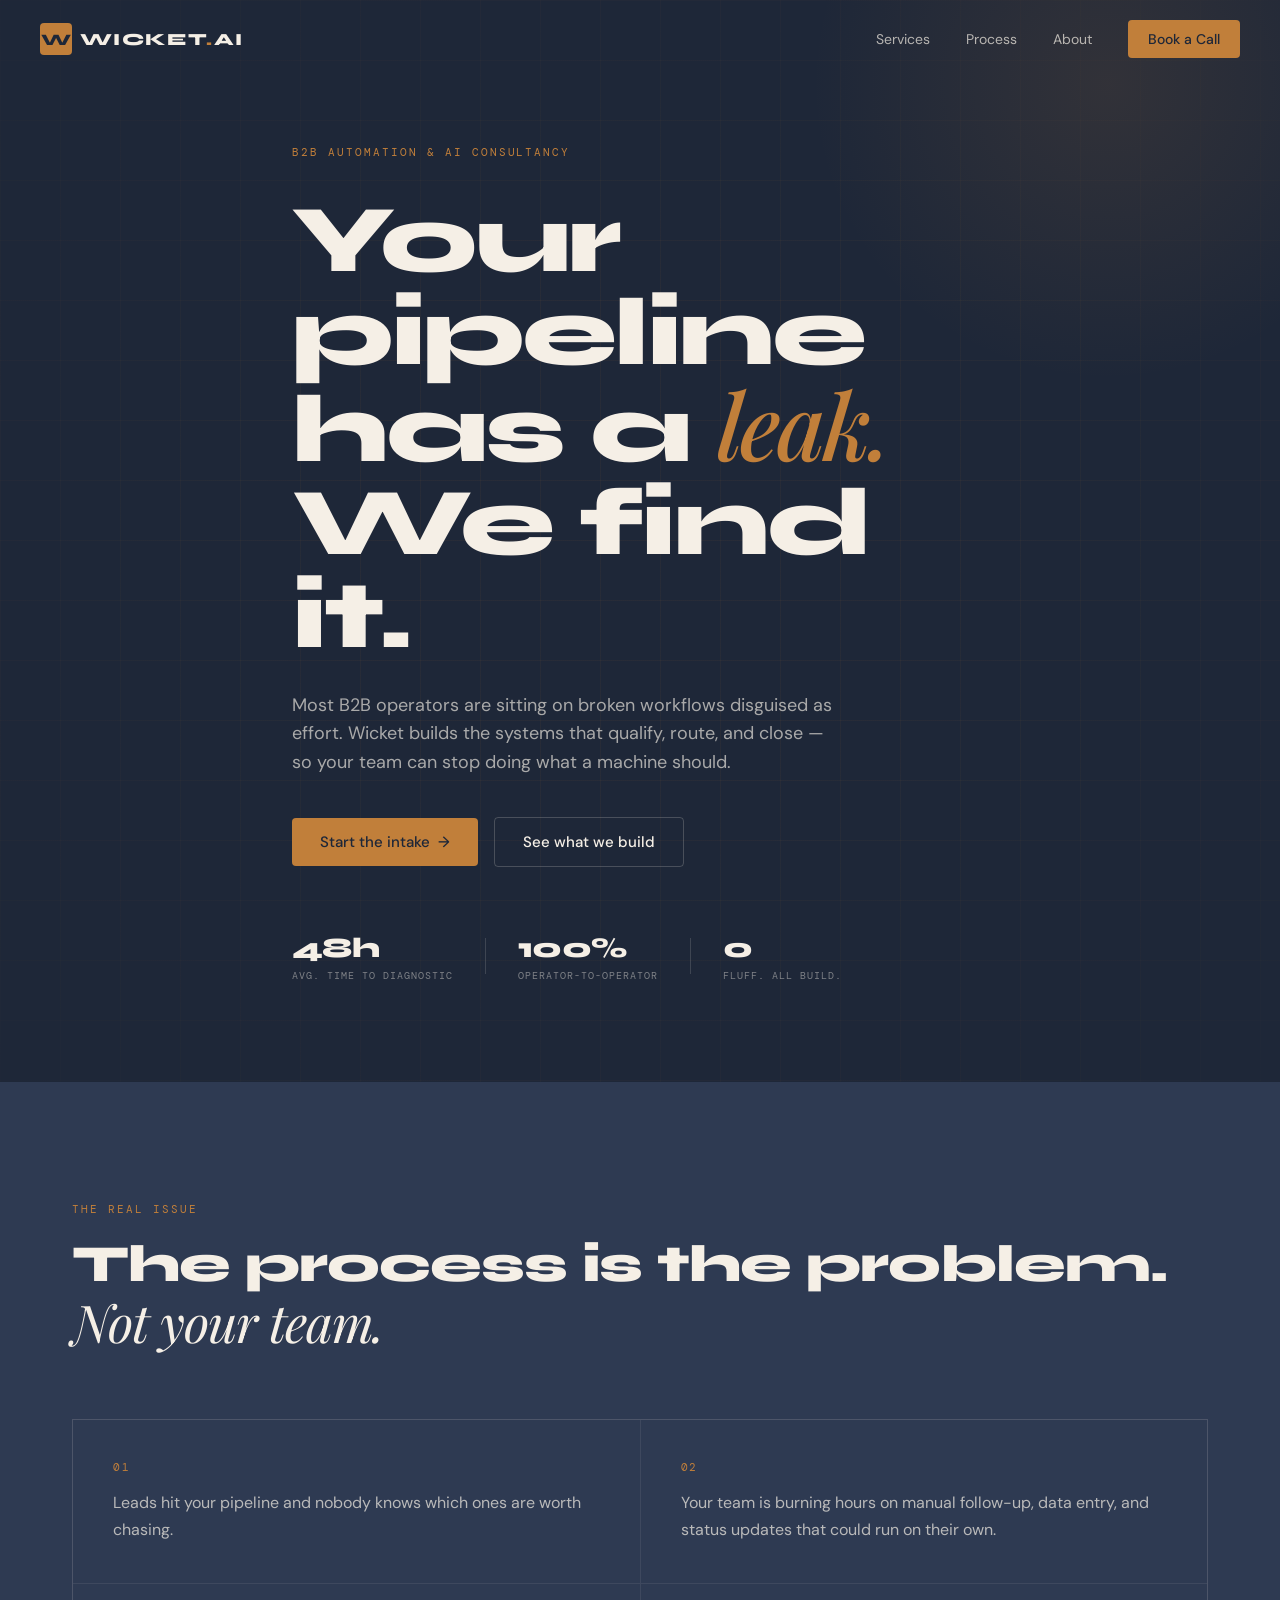
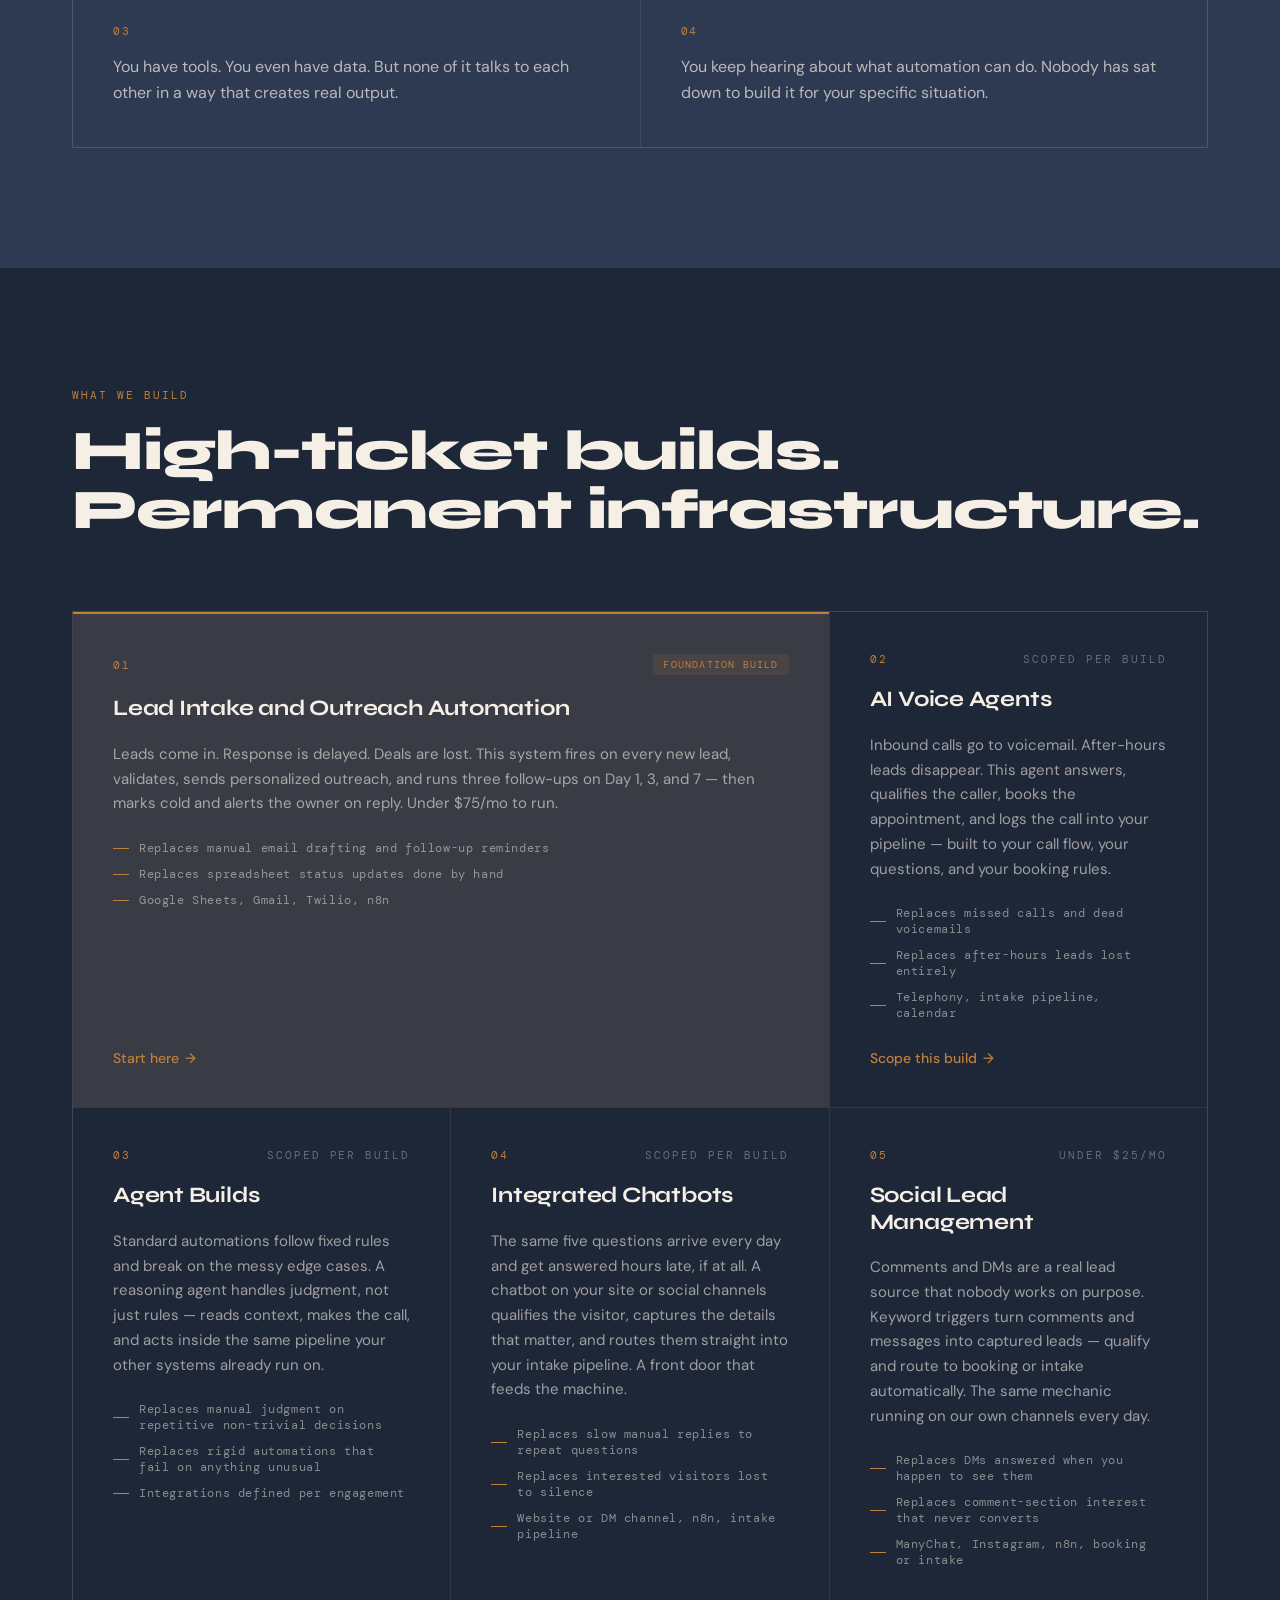
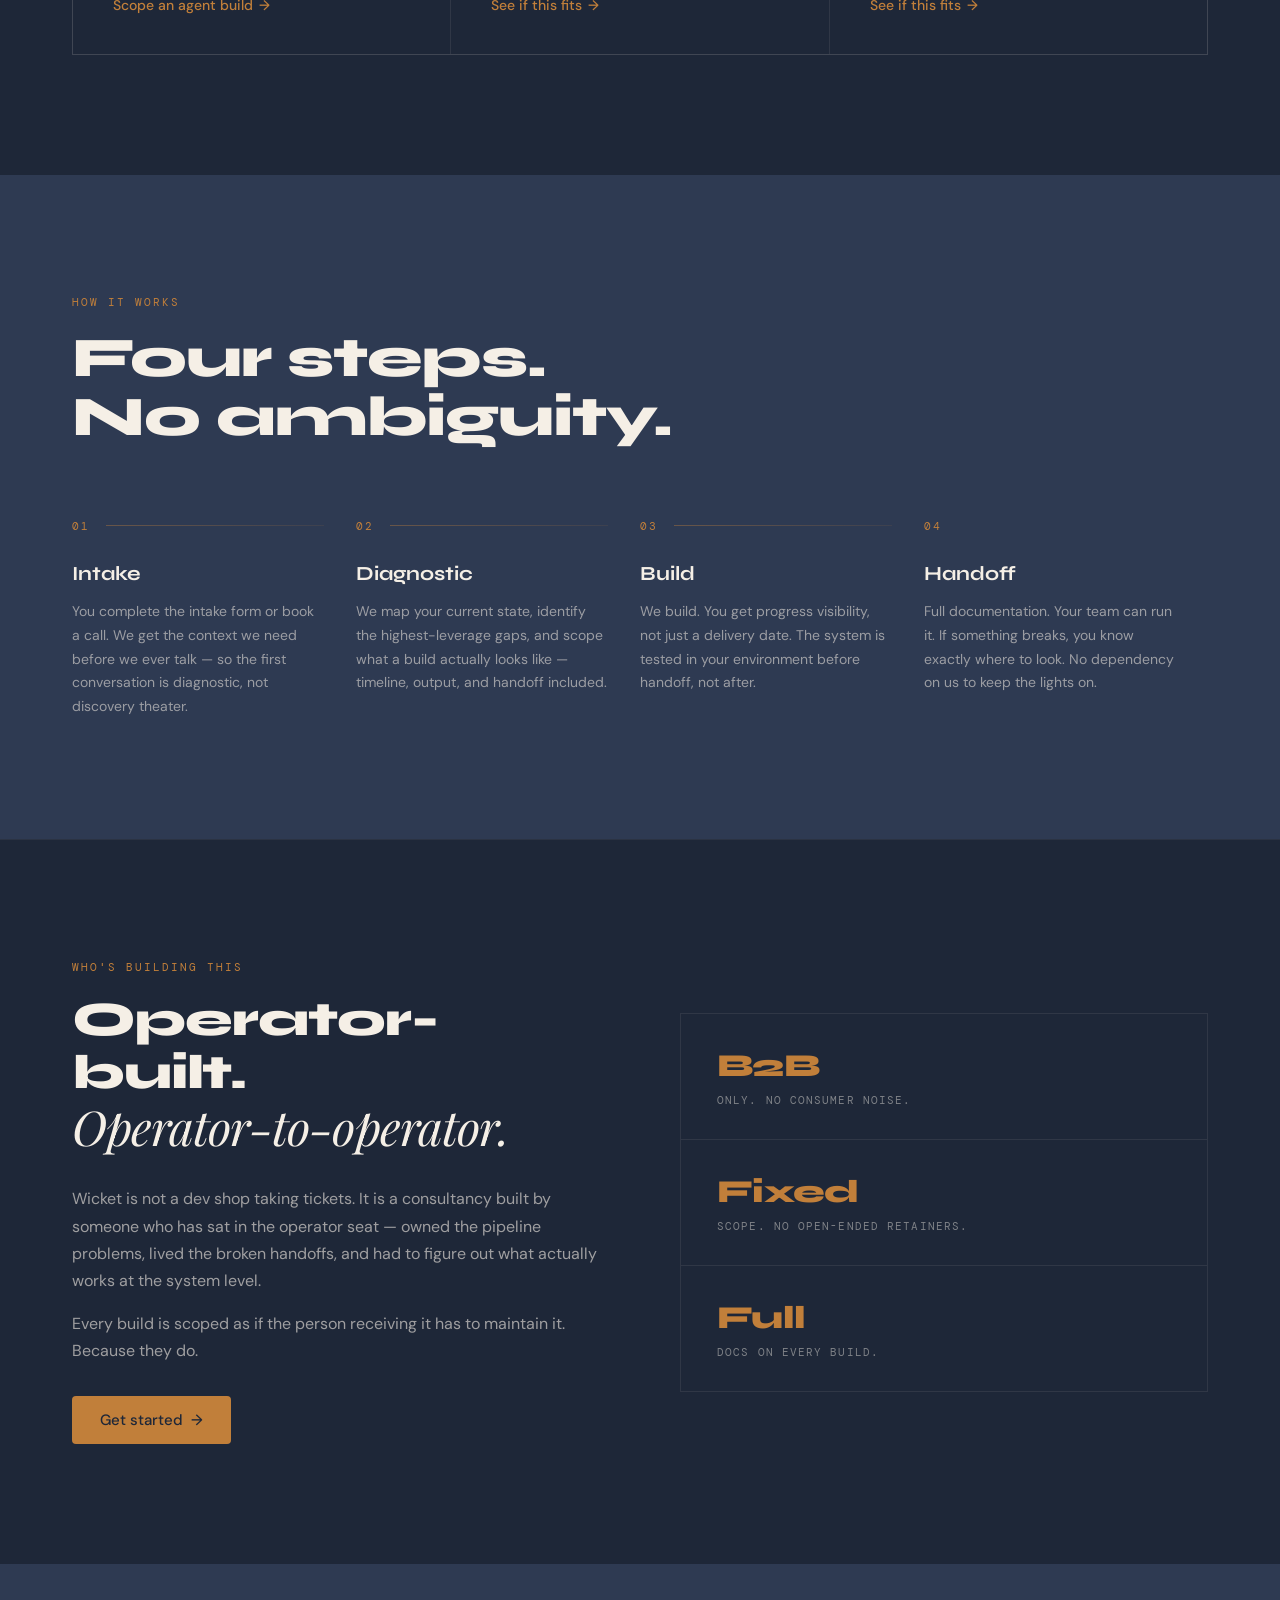
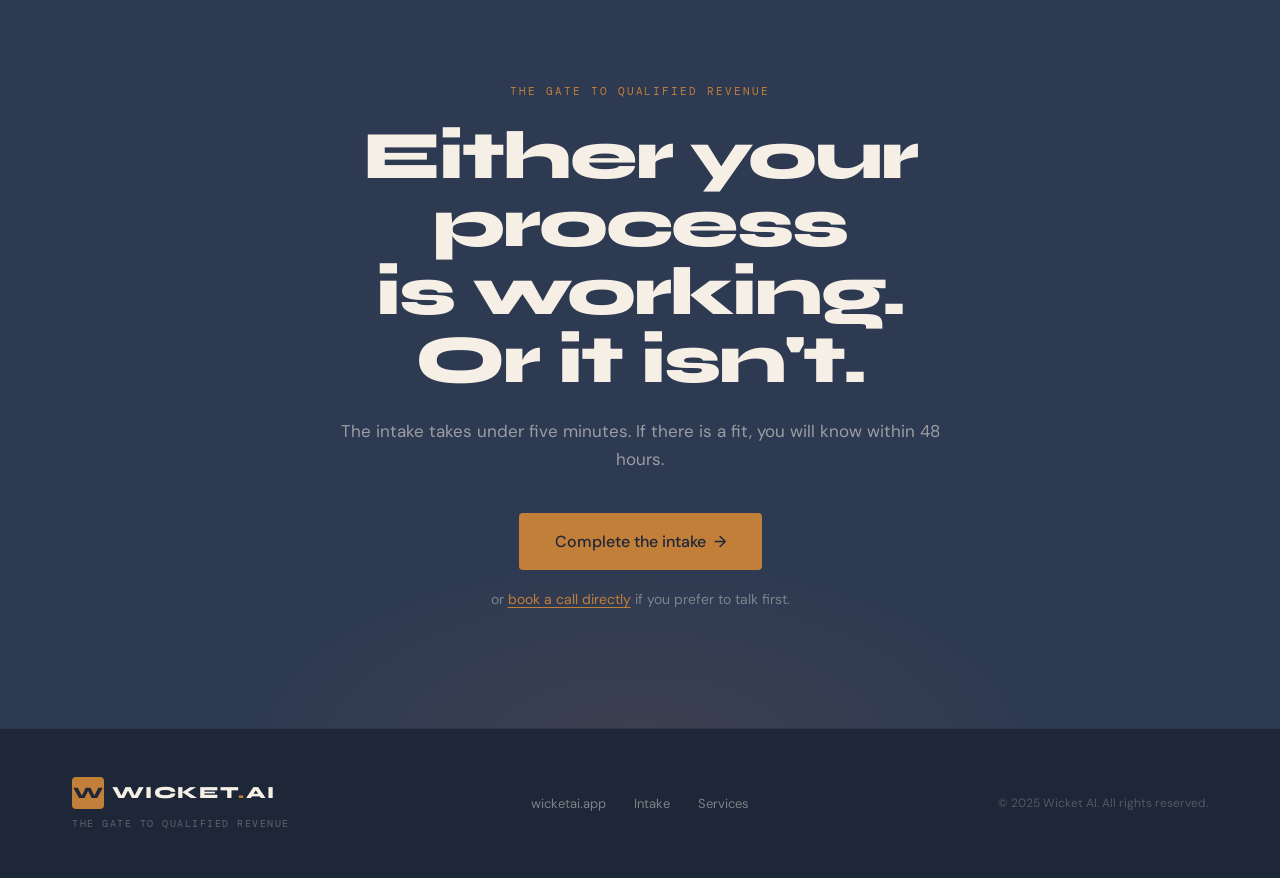
==== index.html @ 0e919d34 "Add Wicket AI landing page with real services content Full landing page: hero, problem statement, fi" ====
<!DOCTYPE html>
<html lang="en">
<head>
  <meta charset="UTF-8" />
  <meta name="viewport" content="width=device-width, initial-scale=1.0" />
  <title>Wicket AI — The Gate to Qualified Revenue</title>
  <meta name="description" content="B2B automation and AI systems built for operators who are done guessing. Stop patching broken processes. Start running a machine." />
  <link rel="preconnect" href="https://fonts.googleapis.com" />
  <link rel="preconnect" href="https://fonts.gstatic.com" crossorigin />
  <link href="https://fonts.googleapis.com/css2?family=Syne:wght@700;800&family=DM+Sans:ital,opsz,wght@0,9..40,300;0,9..40,400;0,9..40,500;1,9..40,300&family=DM+Mono:wght@400;500&family=Playfair+Display:ital,wght@1,400;1,500&display=swap" rel="stylesheet" />
  <link rel="stylesheet" href="style.css" />
</head>
<body>

  <!-- NAV -->
  <nav class="nav">
    <a href="/" class="nav-logo">
      <span class="logo-mark">W</span>
      <span class="logo-text">WICKET<span class="logo-dot">.</span>AI</span>
    </a>
    <div class="nav-links">
      <a href="#services">Services</a>
      <a href="#process">Process</a>
      <a href="#about">About</a>
      <a href="https://wicketai.app/intake" class="nav-cta">Book a Call</a>
    </div>
    <button class="nav-mobile-toggle" aria-label="Open menu">
      <span></span><span></span>
    </button>
  </nav>

  <!-- HERO -->
  <section class="hero">
    <div class="hero-inner container">
      <div class="hero-label" data-reveal>
        <span class="mono-tag">B2B AUTOMATION &amp; AI CONSULTANCY</span>
      </div>
      <h1 class="hero-headline" data-reveal data-reveal-delay="1">
        Your pipeline<br />
        has a <em>leak.</em><br />
        We find it.
      </h1>
      <p class="hero-sub" data-reveal data-reveal-delay="2">
        Most B2B operators are sitting on broken workflows disguised as effort. Wicket builds the systems that qualify, route, and close — so your team can stop doing what a machine should.
      </p>
      <div class="hero-actions" data-reveal data-reveal-delay="3">
        <a href="https://wicketai.app/intake" class="btn btn-primary">Start the intake <span class="btn-arrow">→</span></a>
        <a href="#services" class="btn btn-ghost">See what we build</a>
      </div>
      <div class="hero-proof" data-reveal data-reveal-delay="4">
        <div class="proof-item">
          <span class="proof-num">48h</span>
          <span class="proof-label">avg. time to diagnostic</span>
        </div>
        <div class="proof-divider"></div>
        <div class="proof-item">
          <span class="proof-num">100%</span>
          <span class="proof-label">operator-to-operator</span>
        </div>
        <div class="proof-divider"></div>
        <div class="proof-item">
          <span class="proof-num">0</span>
          <span class="proof-label">fluff. all build.</span>
        </div>
      </div>
    </div>
    <div class="hero-grid-overlay"></div>
  </section>

  <!-- PROBLEM STATEMENT -->
  <section class="problem">
    <div class="container">
      <p class="problem-pre mono-tag">THE REAL ISSUE</p>
      <h2 class="problem-headline">
        The process is the problem.<br />
        <em class="playfair">Not your team.</em>
      </h2>
      <div class="problem-grid" data-reveal>
        <div class="problem-card">
          <span class="problem-num">01</span>
          <p>Leads hit your pipeline and nobody knows which ones are worth chasing.</p>
        </div>
        <div class="problem-card">
          <span class="problem-num">02</span>
          <p>Your team is burning hours on manual follow-up, data entry, and status updates that could run on their own.</p>
        </div>
        <div class="problem-card">
          <span class="problem-num">03</span>
          <p>You have tools. You even have data. But none of it talks to each other in a way that creates real output.</p>
        </div>
        <div class="problem-card">
          <span class="problem-num">04</span>
          <p>You keep hearing about what automation can do. Nobody has sat down to build it for your specific situation.</p>
        </div>
      </div>
    </div>
  </section>

  <!-- SERVICES -->
  <section class="services" id="services">
    <div class="container">
      <div class="section-header">
        <span class="mono-tag">WHAT WE BUILD</span>
        <h2>High-ticket builds.<br />Permanent infrastructure.</h2>
      </div>

      <div class="services-grid" data-reveal>

        <div class="service-card service-card--featured">
          <div class="service-top">
            <span class="service-num mono-tag">01</span>
            <span class="service-badge">Foundation build</span>
          </div>
          <h3>Lead Intake and Outreach Automation</h3>
          <p>Leads come in. Response is delayed. Deals are lost. This system fires on every new lead, validates, sends personalized outreach, and runs three follow-ups on Day 1, 3, and 7 — then marks cold and alerts the owner on reply. Under $75/mo to run.</p>
          <ul class="service-features">
            <li>Replaces manual email drafting and follow-up reminders</li>
            <li>Replaces spreadsheet status updates done by hand</li>
            <li>Google Sheets, Gmail, Twilio, n8n</li>
          </ul>
          <a href="https://wicketai.app/intake" class="service-link">Start here <span>→</span></a>
        </div>

        <div class="service-card">
          <div class="service-top">
            <span class="service-num mono-tag">02</span>
            <span class="service-label mono-tag">Scoped per build</span>
          </div>
          <h3>AI Voice Agents</h3>
          <p>Inbound calls go to voicemail. After-hours leads disappear. This agent answers, qualifies the caller, books the appointment, and logs the call into your pipeline — built to your call flow, your questions, and your booking rules.</p>
          <ul class="service-features">
            <li>Replaces missed calls and dead voicemails</li>
            <li>Replaces after-hours leads lost entirely</li>
            <li>Telephony, intake pipeline, calendar</li>
          </ul>
          <a href="https://wicketai.app/intake" class="service-link">Scope this build <span>→</span></a>
        </div>

        <div class="service-card">
          <div class="service-top">
            <span class="service-num mono-tag">03</span>
            <span class="service-label mono-tag">Scoped per build</span>
          </div>
          <h3>Agent Builds</h3>
          <p>Standard automations follow fixed rules and break on the messy edge cases. A reasoning agent handles judgment, not just rules — reads context, makes the call, and acts inside the same pipeline your other systems already run on.</p>
          <ul class="service-features">
            <li>Replaces manual judgment on repetitive non-trivial decisions</li>
            <li>Replaces rigid automations that fail on anything unusual</li>
            <li>Integrations defined per engagement</li>
          </ul>
          <a href="https://wicketai.app/intake" class="service-link">Scope an agent build <span>→</span></a>
        </div>

        <div class="service-card">
          <div class="service-top">
            <span class="service-num mono-tag">04</span>
            <span class="service-label mono-tag">Scoped per build</span>
          </div>
          <h3>Integrated Chatbots</h3>
          <p>The same five questions arrive every day and get answered hours late, if at all. A chatbot on your site or social channels qualifies the visitor, captures the details that matter, and routes them straight into your intake pipeline. A front door that feeds the machine.</p>
          <ul class="service-features">
            <li>Replaces slow manual replies to repeat questions</li>
            <li>Replaces interested visitors lost to silence</li>
            <li>Website or DM channel, n8n, intake pipeline</li>
          </ul>
          <a href="https://wicketai.app/intake" class="service-link">See if this fits <span>→</span></a>
        </div>

        <div class="service-card">
          <div class="service-top">
            <span class="service-num mono-tag">05</span>
            <span class="service-label mono-tag">Under $25/mo</span>
          </div>
          <h3>Social Lead Management</h3>
          <p>Comments and DMs are a real lead source that nobody works on purpose. Keyword triggers turn comments and messages into captured leads — qualify and route to booking or intake automatically. The same mechanic running on our own channels every day.</p>
          <ul class="service-features">
            <li>Replaces DMs answered when you happen to see them</li>
            <li>Replaces comment-section interest that never converts</li>
            <li>ManyChat, Instagram, n8n, booking or intake</li>
          </ul>
          <a href="https://wicketai.app/intake" class="service-link">See if this fits <span>→</span></a>
        </div>

      </div>
    </div>
  </section>

  <!-- PROCESS -->
  <section class="process" id="process">
    <div class="container">
      <div class="section-header">
        <span class="mono-tag">HOW IT WORKS</span>
        <h2>Four steps.<br />No ambiguity.</h2>
      </div>
      <div class="process-steps" data-reveal>
        <div class="process-step">
          <div class="step-marker">
            <span class="step-num mono-tag">01</span>
            <div class="step-line"></div>
          </div>
          <div class="step-content">
            <h3>Intake</h3>
            <p>You complete the intake form or book a call. We get the context we need before we ever talk — so the first conversation is diagnostic, not discovery theater.</p>
          </div>
        </div>
        <div class="process-step">
          <div class="step-marker">
            <span class="step-num mono-tag">02</span>
            <div class="step-line"></div>
          </div>
          <div class="step-content">
            <h3>Diagnostic</h3>
            <p>We map your current state, identify the highest-leverage gaps, and scope what a build actually looks like — timeline, output, and handoff included.</p>
          </div>
        </div>
        <div class="process-step">
          <div class="step-marker">
            <span class="step-num mono-tag">03</span>
            <div class="step-line"></div>
          </div>
          <div class="step-content">
            <h3>Build</h3>
            <p>We build. You get progress visibility, not just a delivery date. The system is tested in your environment before handoff, not after.</p>
          </div>
        </div>
        <div class="process-step">
          <div class="step-marker">
            <span class="step-num mono-tag">04</span>
            <div class="step-line hide"></div>
          </div>
          <div class="step-content">
            <h3>Handoff</h3>
            <p>Full documentation. Your team can run it. If something breaks, you know exactly where to look. No dependency on us to keep the lights on.</p>
          </div>
        </div>
      </div>
    </div>
  </section>

  <!-- ABOUT -->
  <section class="about" id="about">
    <div class="container about-inner">
      <div class="about-text">
        <span class="mono-tag">WHO'S BUILDING THIS</span>
        <h2>Operator-built.<br /><em class="playfair">Operator-to-operator.</em></h2>
        <p>
          Wicket is not a dev shop taking tickets. It is a consultancy built by someone who has sat in the operator seat — owned the pipeline problems, lived the broken handoffs, and had to figure out what actually works at the system level.
        </p>
        <p>
          Every build is scoped as if the person receiving it has to maintain it. Because they do.
        </p>
        <a href="https://wicketai.app/intake" class="btn btn-primary">Get started <span class="btn-arrow">→</span></a>
      </div>
      <div class="about-stat-block">
        <div class="stat">
          <span class="stat-num">B2B</span>
          <span class="stat-label">only. no consumer noise.</span>
        </div>
        <div class="stat">
          <span class="stat-num">Fixed</span>
          <span class="stat-label">scope. no open-ended retainers.</span>
        </div>
        <div class="stat">
          <span class="stat-num">Full</span>
          <span class="stat-label">docs on every build.</span>
        </div>
      </div>
    </div>
  </section>

  <!-- FINAL CTA -->
  <section class="cta-section">
    <div class="container cta-inner">
      <span class="mono-tag cta-tag">THE GATE TO QUALIFIED REVENUE</span>
      <h2 class="cta-headline">
        Either your process<br />
        is working. Or it isn't.
      </h2>
      <p class="cta-sub">
        The intake takes under five minutes. If there is a fit, you will know within 48 hours.
      </p>
      <div class="cta-actions">
        <a href="https://wicketai.app/intake" class="btn btn-primary btn-large">Complete the intake <span class="btn-arrow">→</span></a>
        <span class="cta-alt">or <a href="https://wicketai.app/intake">book a call directly</a> if you prefer to talk first.</span>
      </div>
    </div>
  </section>

  <!-- FOOTER -->
  <footer class="footer">
    <div class="container footer-inner">
      <div class="footer-left">
        <a href="/" class="nav-logo">
          <span class="logo-mark">W</span>
          <span class="logo-text">WICKET<span class="logo-dot">.</span>AI</span>
        </a>
        <p class="footer-tagline">The Gate to Qualified Revenue</p>
      </div>
      <div class="footer-links">
        <a href="https://wicketai.app">wicketai.app</a>
        <a href="https://wicketai.app/intake">Intake</a>
        <a href="#services">Services</a>
      </div>
      <p class="footer-copy">&copy; 2025 Wicket AI. All rights reserved.</p>
    </div>
  </footer>

  <script src="main.js"></script>
</body>
</html>
---- style.css ----
/* =============================================
   WICKET AI — LANDING PAGE
   Colors: Navy #2E3A52, Copper #C17F3A, Off-white #F5EFE6
   Fonts: Syne (headlines), DM Sans (body), DM Mono (labels)
   ============================================= */

:root {
  --navy:      #2E3A52;
  --navy-dark: #1e2738;
  --navy-mid:  #3d4e6a;
  --copper:    #C17F3A;
  --copper-lt: #d4964d;
  --offwhite:  #F5EFE6;
  --offwhite-dim: #e8dfd1;
  --white:     #ffffff;
  --muted:     rgba(245, 239, 230, 0.5);

  --font-head: 'Syne', sans-serif;
  --font-body: 'DM Sans', sans-serif;
  --font-mono: 'DM Mono', monospace;
  --font-serif: 'Playfair Display', serif;

  --max-w: 1200px;
  --section-pad: 120px;
  --radius: 4px;
  --radius-lg: 8px;
}

/* ---- RESET ---- */
*, *::before, *::after { box-sizing: border-box; margin: 0; padding: 0; }
html { scroll-behavior: smooth; }
body {
  font-family: var(--font-body);
  background: var(--navy-dark);
  color: var(--offwhite);
  -webkit-font-smoothing: antialiased;
  overflow-x: hidden;
}
a { color: inherit; text-decoration: none; }
ul { list-style: none; }
img { max-width: 100%; display: block; }

/* ---- UTILITY ---- */
.container {
  max-width: var(--max-w);
  margin: 0 auto;
  padding: 0 32px;
}

.mono-tag {
  font-family: var(--font-mono);
  font-size: 11px;
  letter-spacing: 0.18em;
  text-transform: uppercase;
  color: var(--copper);
}

.playfair {
  font-family: var(--font-serif);
  font-style: italic;
  font-weight: 400;
}

.btn {
  display: inline-flex;
  align-items: center;
  gap: 8px;
  font-family: var(--font-body);
  font-size: 15px;
  font-weight: 500;
  padding: 14px 28px;
  border-radius: var(--radius);
  transition: all 0.18s ease;
  cursor: pointer;
  border: none;
  white-space: nowrap;
}
.btn-primary {
  background: var(--copper);
  color: var(--navy-dark);
}
.btn-primary:hover { background: var(--copper-lt); transform: translateY(-1px); }
.btn-ghost {
  background: transparent;
  color: var(--offwhite);
  border: 1px solid rgba(245, 239, 230, 0.2);
}
.btn-ghost:hover {
  border-color: rgba(245, 239, 230, 0.5);
  background: rgba(245, 239, 230, 0.05);
}
.btn-large { padding: 18px 36px; font-size: 16px; }
.btn-arrow { transition: transform 0.15s ease; }
.btn:hover .btn-arrow { transform: translateX(3px); }

.section-header {
  margin-bottom: 72px;
}
.section-header .mono-tag { display: block; margin-bottom: 20px; }
.section-header h2 {
  font-family: var(--font-head);
  font-size: clamp(36px, 5vw, 56px);
  font-weight: 800;
  line-height: 1.05;
  letter-spacing: -0.02em;
}

/* =============================================
   NAV
   ============================================= */
.nav {
  position: fixed;
  top: 0;
  left: 0;
  right: 0;
  z-index: 100;
  display: flex;
  align-items: center;
  justify-content: space-between;
  padding: 20px 40px;
  background: transparent;
  transition: background 0.3s ease, border-color 0.3s ease;
  border-bottom: 1px solid transparent;
}
.nav.scrolled {
  background: rgba(30, 39, 56, 0.95);
  backdrop-filter: blur(12px);
  border-color: rgba(245, 239, 230, 0.07);
}

.nav-logo {
  display: flex;
  align-items: center;
  gap: 8px;
}
.logo-mark {
  width: 32px;
  height: 32px;
  background: var(--copper);
  color: var(--navy-dark);
  display: flex;
  align-items: center;
  justify-content: center;
  font-family: var(--font-head);
  font-weight: 800;
  font-size: 16px;
  border-radius: 4px;
}
.logo-text {
  font-family: var(--font-head);
  font-weight: 800;
  font-size: 17px;
  letter-spacing: 0.08em;
  color: var(--offwhite);
}
.logo-dot { color: var(--copper); }

.nav-links {
  display: flex;
  align-items: center;
  gap: 36px;
}
.nav-links a {
  font-size: 14px;
  font-weight: 400;
  color: rgba(245, 239, 230, 0.7);
  transition: color 0.15s;
}
.nav-links a:hover { color: var(--offwhite); }
.nav-cta {
  background: var(--copper) !important;
  color: var(--navy-dark) !important;
  font-weight: 500 !important;
  padding: 10px 20px;
  border-radius: var(--radius);
}
.nav-cta:hover { background: var(--copper-lt) !important; }

.nav-mobile-toggle {
  display: none;
  flex-direction: column;
  gap: 5px;
  background: none;
  border: none;
  cursor: pointer;
  padding: 4px;
}
.nav-mobile-toggle span {
  display: block;
  width: 22px;
  height: 2px;
  background: var(--offwhite);
  border-radius: 2px;
  transition: all 0.2s;
}

/* =============================================
   HERO
   ============================================= */
.hero {
  position: relative;
  min-height: 100vh;
  display: flex;
  align-items: center;
  background: var(--navy-dark);
  overflow: hidden;
  padding: 140px 0 100px;
}

.hero-grid-overlay {
  position: absolute;
  inset: 0;
  background-image:
    linear-gradient(rgba(193, 127, 58, 0.06) 1px, transparent 1px),
    linear-gradient(90deg, rgba(193, 127, 58, 0.06) 1px, transparent 1px);
  background-size: 60px 60px;
  mask-image: radial-gradient(ellipse 80% 80% at 50% 50%, black 30%, transparent 100%);
  pointer-events: none;
}

.hero::before {
  content: '';
  position: absolute;
  top: -20%;
  right: -10%;
  width: 600px;
  height: 600px;
  background: radial-gradient(circle, rgba(193, 127, 58, 0.12) 0%, transparent 70%);
  pointer-events: none;
}

.hero-inner { position: relative; z-index: 1; max-width: 760px; }

.hero-label { margin-bottom: 32px; }

.hero-headline {
  font-family: var(--font-head);
  font-size: clamp(56px, 8vw, 96px);
  font-weight: 800;
  line-height: 0.97;
  letter-spacing: -0.03em;
  margin-bottom: 28px;
  color: var(--offwhite);
}
.hero-headline em {
  font-style: italic;
  font-family: var(--font-serif);
  font-weight: 500;
  color: var(--copper);
  font-size: 0.95em;
}

.hero-sub {
  font-size: 18px;
  line-height: 1.6;
  color: rgba(245, 239, 230, 0.65);
  max-width: 540px;
  margin-bottom: 40px;
}

.hero-actions {
  display: flex;
  align-items: center;
  gap: 16px;
  flex-wrap: wrap;
  margin-bottom: 64px;
}

.hero-proof {
  display: flex;
  align-items: center;
  gap: 32px;
  flex-wrap: wrap;
}
.proof-item { display: flex; flex-direction: column; gap: 4px; }
.proof-num {
  font-family: var(--font-head);
  font-size: 28px;
  font-weight: 800;
  color: var(--offwhite);
  letter-spacing: -0.02em;
}
.proof-label {
  font-family: var(--font-mono);
  font-size: 10px;
  letter-spacing: 0.1em;
  color: rgba(245, 239, 230, 0.45);
  text-transform: uppercase;
}
.proof-divider {
  width: 1px;
  height: 36px;
  background: rgba(245, 239, 230, 0.15);
}

/* =============================================
   PROBLEM
   ============================================= */
.problem {
  padding: var(--section-pad) 0;
  background: var(--navy);
}

.problem-pre { display: block; margin-bottom: 20px; }

.problem-headline {
  font-family: var(--font-head);
  font-size: clamp(32px, 4.5vw, 52px);
  font-weight: 800;
  line-height: 1.1;
  letter-spacing: -0.02em;
  margin-bottom: 64px;
}

.problem-grid {
  display: grid;
  grid-template-columns: repeat(2, 1fr);
  gap: 1px;
  background: rgba(245, 239, 230, 0.08);
  border: 1px solid rgba(245, 239, 230, 0.08);
}
.problem-card {
  background: var(--navy);
  padding: 40px;
  display: flex;
  flex-direction: column;
  gap: 16px;
  transition: background 0.2s;
}
.problem-card:hover { background: var(--navy-mid); }
.problem-num {
  font-family: var(--font-mono);
  font-size: 11px;
  letter-spacing: 0.15em;
  color: var(--copper);
}
.problem-card p {
  font-size: 16px;
  line-height: 1.65;
  color: rgba(245, 239, 230, 0.7);
}

/* =============================================
   SERVICES
   ============================================= */
.services {
  padding: var(--section-pad) 0;
  background: var(--navy-dark);
}

.services-grid {
  display: grid;
  grid-template-columns: repeat(3, 1fr);
  gap: 1px;
  background: rgba(245, 239, 230, 0.08);
  border: 1px solid rgba(245, 239, 230, 0.08);
}

.service-card {
  background: var(--navy-dark);
  padding: 40px;
  display: flex;
  flex-direction: column;
  gap: 20px;
  transition: background 0.2s;
  position: relative;
}
.service-card:hover { background: rgba(46, 58, 82, 0.8); }

.service-card--featured {
  grid-column: span 2;
  background: rgba(193, 127, 58, 0.06);
  border-top: 2px solid var(--copper);
}
.service-card--featured:hover { background: rgba(193, 127, 58, 0.1); }

.service-top {
  display: flex;
  align-items: center;
  justify-content: space-between;
}
.service-num { color: var(--copper); }
.service-label { color: rgba(245, 239, 230, 0.35); }
.service-badge {
  font-family: var(--font-mono);
  font-size: 10px;
  letter-spacing: 0.12em;
  text-transform: uppercase;
  color: var(--copper);
  background: rgba(193, 127, 58, 0.12);
  padding: 4px 10px;
  border-radius: 2px;
}

.service-card h3 {
  font-family: var(--font-head);
  font-size: 22px;
  font-weight: 700;
  letter-spacing: -0.01em;
  color: var(--offwhite);
  line-height: 1.2;
}

.service-card p {
  font-size: 15px;
  line-height: 1.65;
  color: rgba(245, 239, 230, 0.6);
}

.service-features {
  display: flex;
  flex-direction: column;
  gap: 10px;
  margin-top: 4px;
}
.service-features li {
  font-family: var(--font-mono);
  font-size: 12px;
  letter-spacing: 0.05em;
  color: rgba(245, 239, 230, 0.5);
  display: flex;
  align-items: center;
  gap: 10px;
}
.service-features li::before {
  content: '';
  display: block;
  width: 16px;
  height: 1px;
  background: var(--copper);
  flex-shrink: 0;
}

.service-link {
  display: inline-flex;
  align-items: center;
  gap: 6px;
  font-size: 14px;
  font-weight: 500;
  color: var(--copper);
  margin-top: auto;
  padding-top: 8px;
  transition: gap 0.15s;
}
.service-link:hover { gap: 10px; }

/* =============================================
   PROCESS
   ============================================= */
.process {
  padding: var(--section-pad) 0;
  background: var(--navy);
}

.process-steps {
  display: grid;
  grid-template-columns: repeat(4, 1fr);
  gap: 0;
  position: relative;
}

.process-step {
  padding: 0 32px 0 0;
}

.step-marker {
  display: flex;
  align-items: center;
  gap: 16px;
  margin-bottom: 28px;
}
.step-num { color: var(--copper); font-size: 11px; }
.step-line {
  flex: 1;
  height: 1px;
  background: linear-gradient(90deg, rgba(193, 127, 58, 0.4), rgba(193, 127, 58, 0.1));
}
.step-line.hide { opacity: 0; }

.step-content h3 {
  font-family: var(--font-head);
  font-size: 20px;
  font-weight: 700;
  margin-bottom: 14px;
  color: var(--offwhite);
}
.step-content p {
  font-size: 14px;
  line-height: 1.7;
  color: rgba(245, 239, 230, 0.55);
}

/* =============================================
   ABOUT
   ============================================= */
.about {
  padding: var(--section-pad) 0;
  background: var(--navy-dark);
  border-top: 1px solid rgba(245, 239, 230, 0.06);
}

.about-inner {
  display: grid;
  grid-template-columns: 1fr 1fr;
  gap: 80px;
  align-items: center;
}

.about-text .mono-tag { display: block; margin-bottom: 20px; }
.about-text h2 {
  font-family: var(--font-head);
  font-size: clamp(32px, 4vw, 48px);
  font-weight: 800;
  letter-spacing: -0.02em;
  line-height: 1.1;
  margin-bottom: 28px;
}
.about-text p {
  font-size: 16px;
  line-height: 1.7;
  color: rgba(245, 239, 230, 0.6);
  margin-bottom: 16px;
}
.about-text .btn { margin-top: 16px; }

.about-stat-block {
  display: flex;
  flex-direction: column;
  gap: 0;
  border: 1px solid rgba(245, 239, 230, 0.08);
}
.stat {
  padding: 32px 36px;
  border-bottom: 1px solid rgba(245, 239, 230, 0.08);
  display: flex;
  flex-direction: column;
  gap: 8px;
}
.stat:last-child { border-bottom: none; }
.stat-num {
  font-family: var(--font-head);
  font-size: 32px;
  font-weight: 800;
  color: var(--copper);
  letter-spacing: -0.02em;
}
.stat-label {
  font-family: var(--font-mono);
  font-size: 11px;
  letter-spacing: 0.1em;
  text-transform: uppercase;
  color: rgba(245, 239, 230, 0.45);
}

/* =============================================
   FINAL CTA
   ============================================= */
.cta-section {
  padding: var(--section-pad) 0;
  background: var(--navy);
  position: relative;
  overflow: hidden;
}
.cta-section::before {
  content: '';
  position: absolute;
  bottom: -30%;
  left: 50%;
  transform: translateX(-50%);
  width: 800px;
  height: 400px;
  background: radial-gradient(ellipse, rgba(193, 127, 58, 0.1) 0%, transparent 70%);
  pointer-events: none;
}

.cta-inner { text-align: center; max-width: 680px; margin: 0 auto; }
.cta-tag { margin-bottom: 24px; display: block; }
.cta-headline {
  font-family: var(--font-head);
  font-size: clamp(40px, 6vw, 68px);
  font-weight: 800;
  line-height: 1.0;
  letter-spacing: -0.03em;
  margin-bottom: 24px;
}
.cta-sub {
  font-size: 17px;
  line-height: 1.6;
  color: rgba(245, 239, 230, 0.55);
  margin-bottom: 40px;
}
.cta-actions {
  display: flex;
  flex-direction: column;
  align-items: center;
  gap: 20px;
}
.cta-alt {
  font-size: 14px;
  color: rgba(245, 239, 230, 0.4);
}
.cta-alt a {
  color: var(--copper);
  text-decoration: underline;
  text-underline-offset: 3px;
}
.cta-alt a:hover { color: var(--copper-lt); }

/* =============================================
   FOOTER
   ============================================= */
.footer {
  background: var(--navy-dark);
  border-top: 1px solid rgba(245, 239, 230, 0.07);
  padding: 48px 0;
}
.footer-inner {
  display: grid;
  grid-template-columns: 1fr auto 1fr;
  align-items: center;
  gap: 32px;
}
.footer-left {
  display: flex;
  flex-direction: column;
  gap: 8px;
}
.footer-tagline {
  font-family: var(--font-mono);
  font-size: 10px;
  letter-spacing: 0.15em;
  text-transform: uppercase;
  color: rgba(245, 239, 230, 0.3);
}
.footer-links {
  display: flex;
  align-items: center;
  gap: 28px;
}
.footer-links a {
  font-size: 13px;
  color: rgba(245, 239, 230, 0.45);
  transition: color 0.15s;
}
.footer-links a:hover { color: var(--offwhite); }
.footer-copy {
  font-size: 12px;
  color: rgba(245, 239, 230, 0.25);
  text-align: right;
}

/* =============================================
   RESPONSIVE
   ============================================= */
@media (max-width: 1024px) {
  .services-grid {
    grid-template-columns: repeat(2, 1fr);
  }
  .service-card--featured {
    grid-column: span 2;
  }
  .process-steps {
    grid-template-columns: repeat(2, 1fr);
    gap: 48px;
  }
  .step-line { display: none; }
  .about-inner {
    grid-template-columns: 1fr;
    gap: 56px;
  }
}

@media (max-width: 768px) {
  :root { --section-pad: 80px; }

  .nav { padding: 16px 20px; }
  .nav-links { display: none; }
  .nav-mobile-toggle { display: flex; }

  .nav-links.open {
    display: flex;
    flex-direction: column;
    position: fixed;
    top: 64px;
    left: 0;
    right: 0;
    background: var(--navy-dark);
    border-bottom: 1px solid rgba(245, 239, 230, 0.08);
    padding: 24px 20px 32px;
    gap: 24px;
    z-index: 99;
  }

  .hero { padding: 100px 0 80px; }

  .problem-grid {
    grid-template-columns: 1fr;
  }

  .services-grid {
    grid-template-columns: 1fr;
  }
  .service-card--featured {
    grid-column: span 1;
  }

  .process-steps {
    grid-template-columns: 1fr;
    gap: 40px;
  }

  .about-stat-block { margin-top: 8px; }

  .footer-inner {
    grid-template-columns: 1fr;
    text-align: center;
  }
  .footer-left { align-items: center; }
  .footer-copy { text-align: center; }
  .footer-links { justify-content: center; }
}

@media (max-width: 480px) {
  .container { padding: 0 20px; }
  .hero-actions { flex-direction: column; align-items: flex-start; }
  .hero-proof { gap: 20px; }
  .proof-divider { display: none; }
}

/* =============================================
   SCROLL ANIMATIONS
   ============================================= */
[data-reveal] {
  opacity: 0;
  transform: translateY(24px);
  transition: opacity 0.6s ease, transform 0.6s ease;
}
[data-reveal].revealed {
  opacity: 1;
  transform: translateY(0);
}
[data-reveal-delay="1"] { transition-delay: 0.1s; }
[data-reveal-delay="2"] { transition-delay: 0.2s; }
[data-reveal-delay="3"] { transition-delay: 0.3s; }
[data-reveal-delay="4"] { transition-delay: 0.4s; }
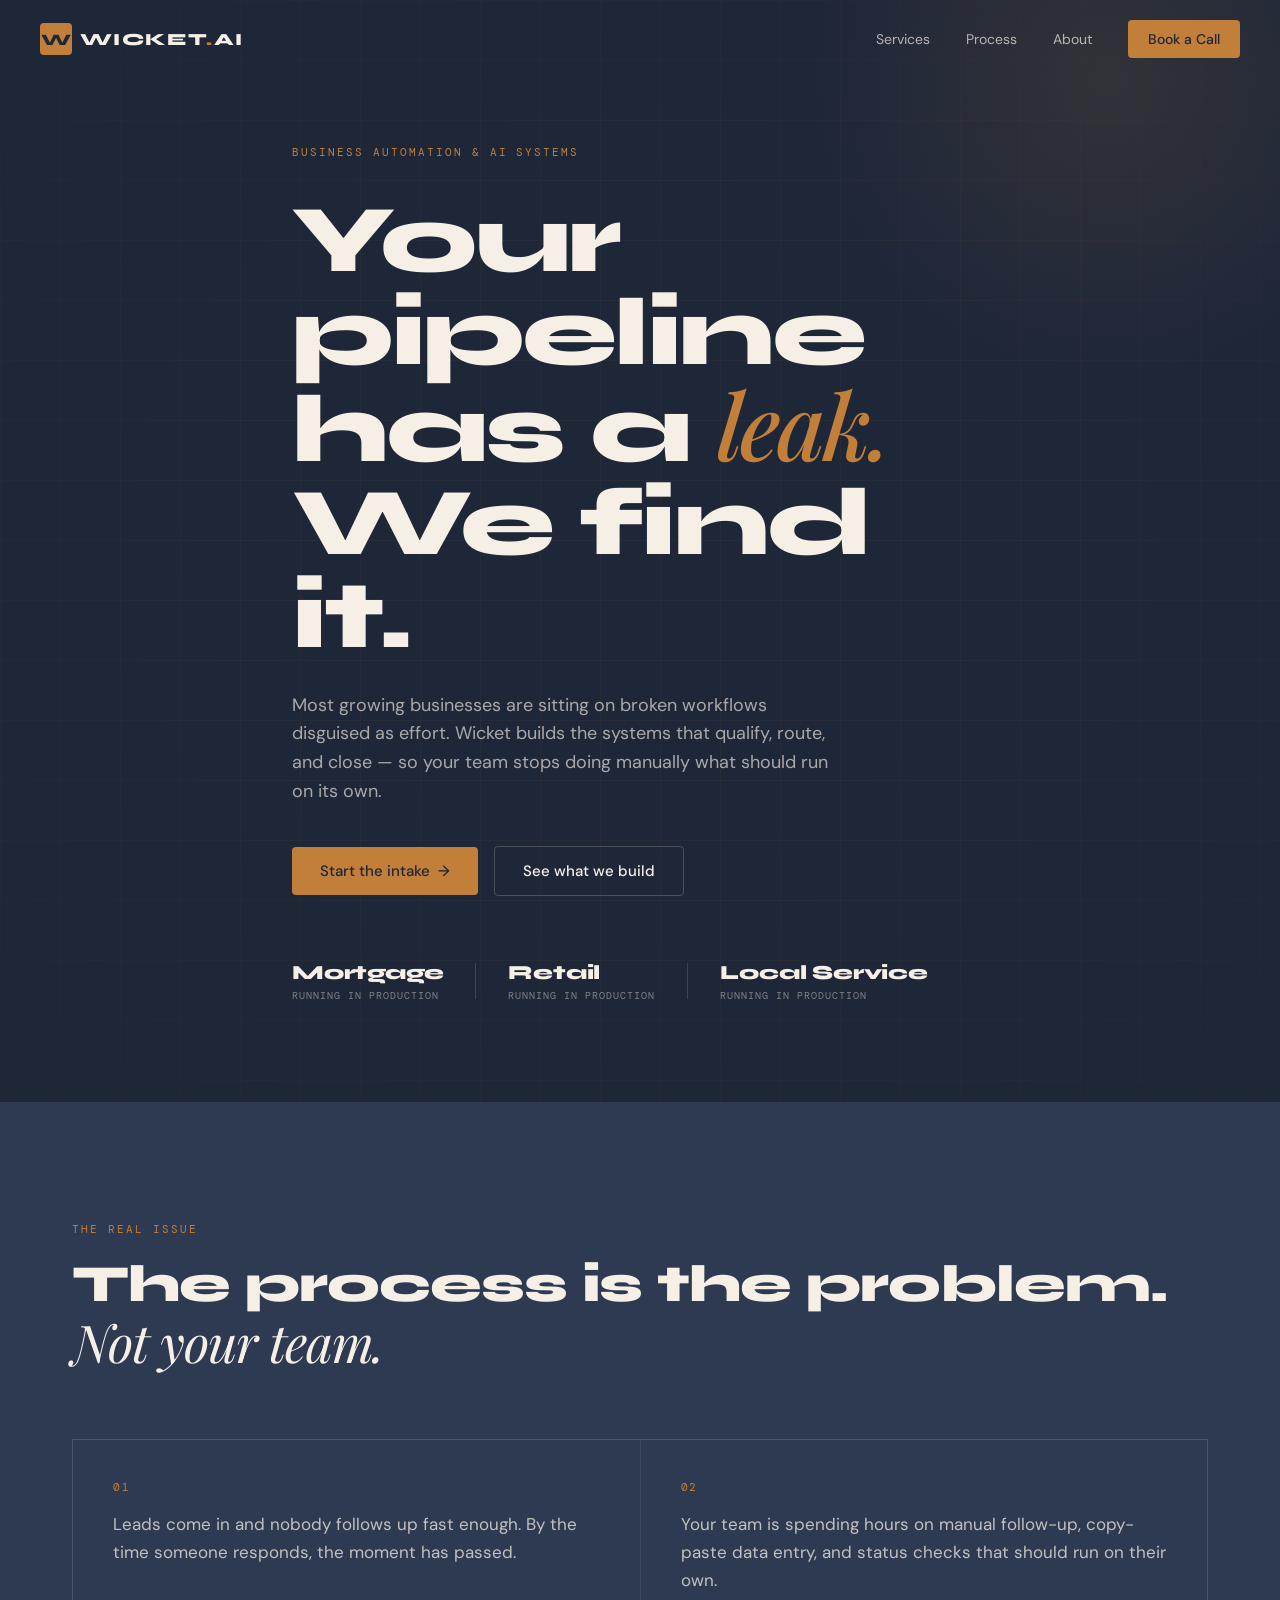
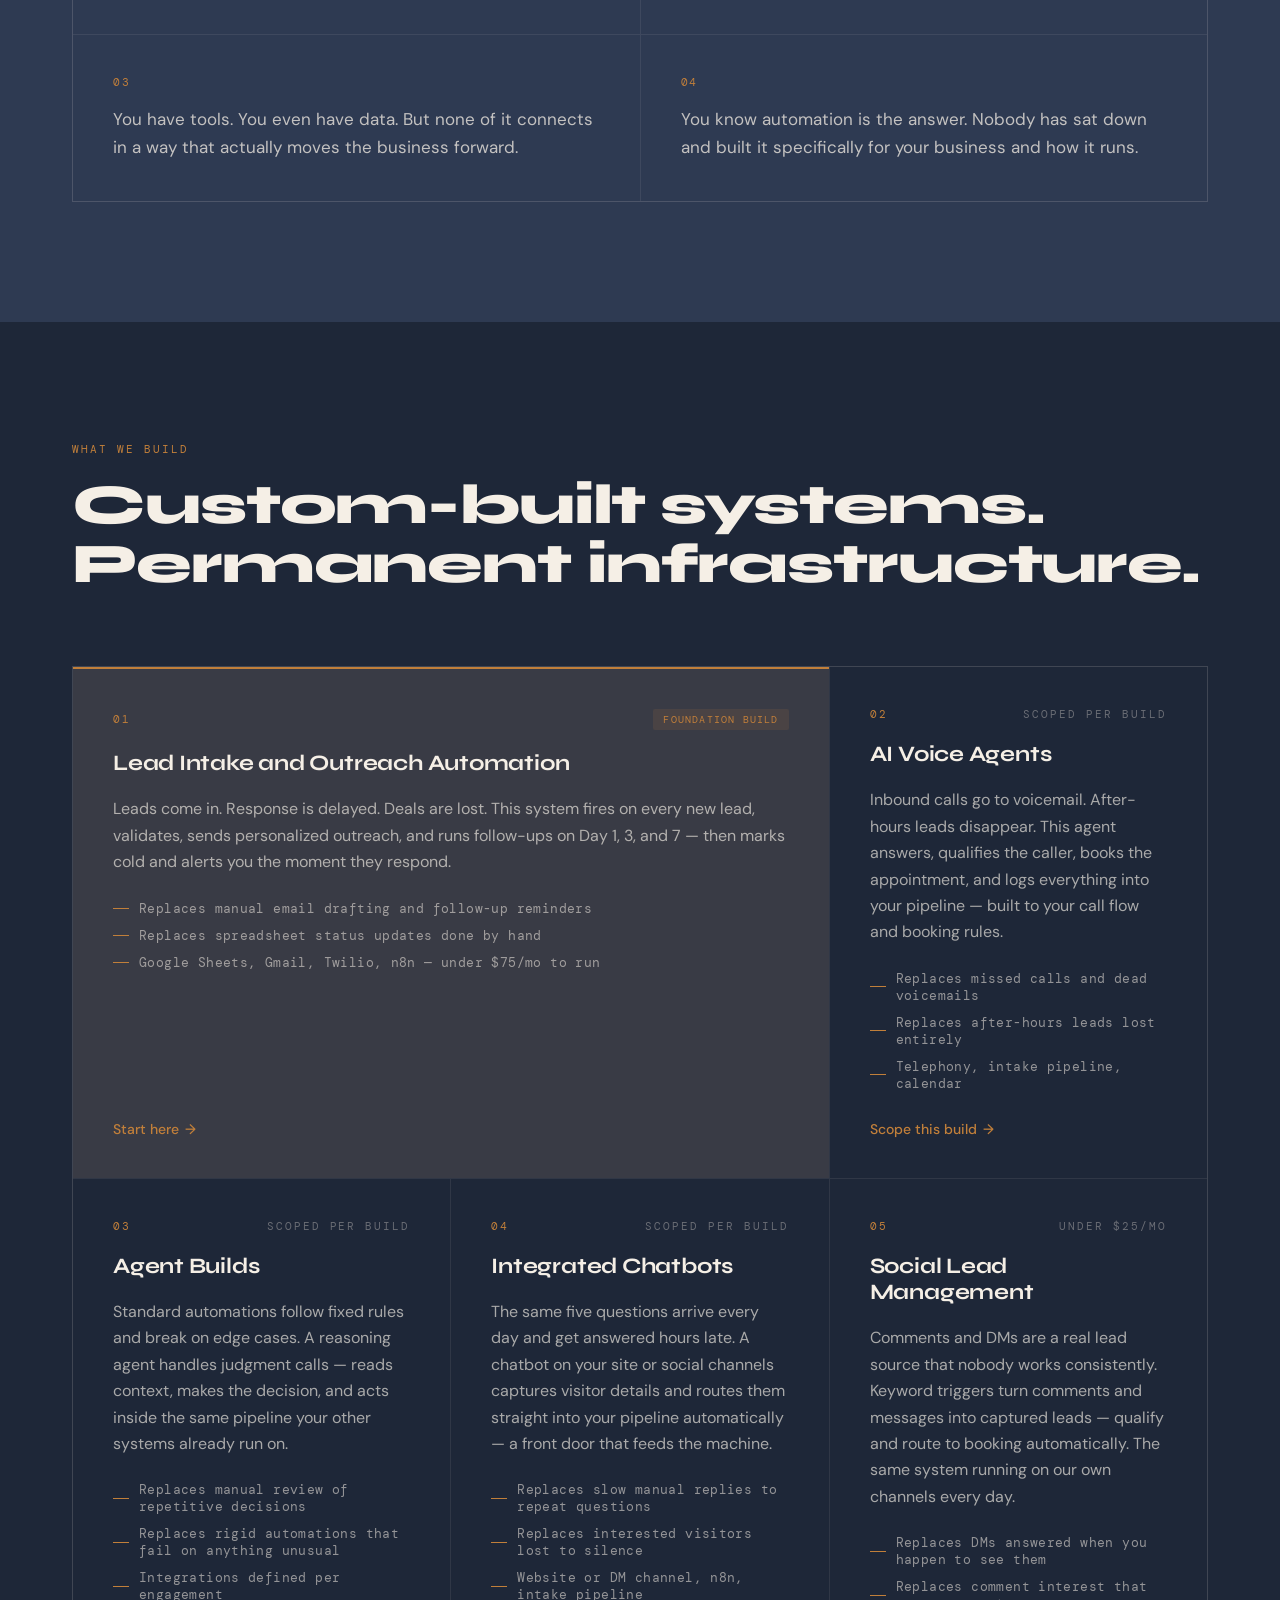
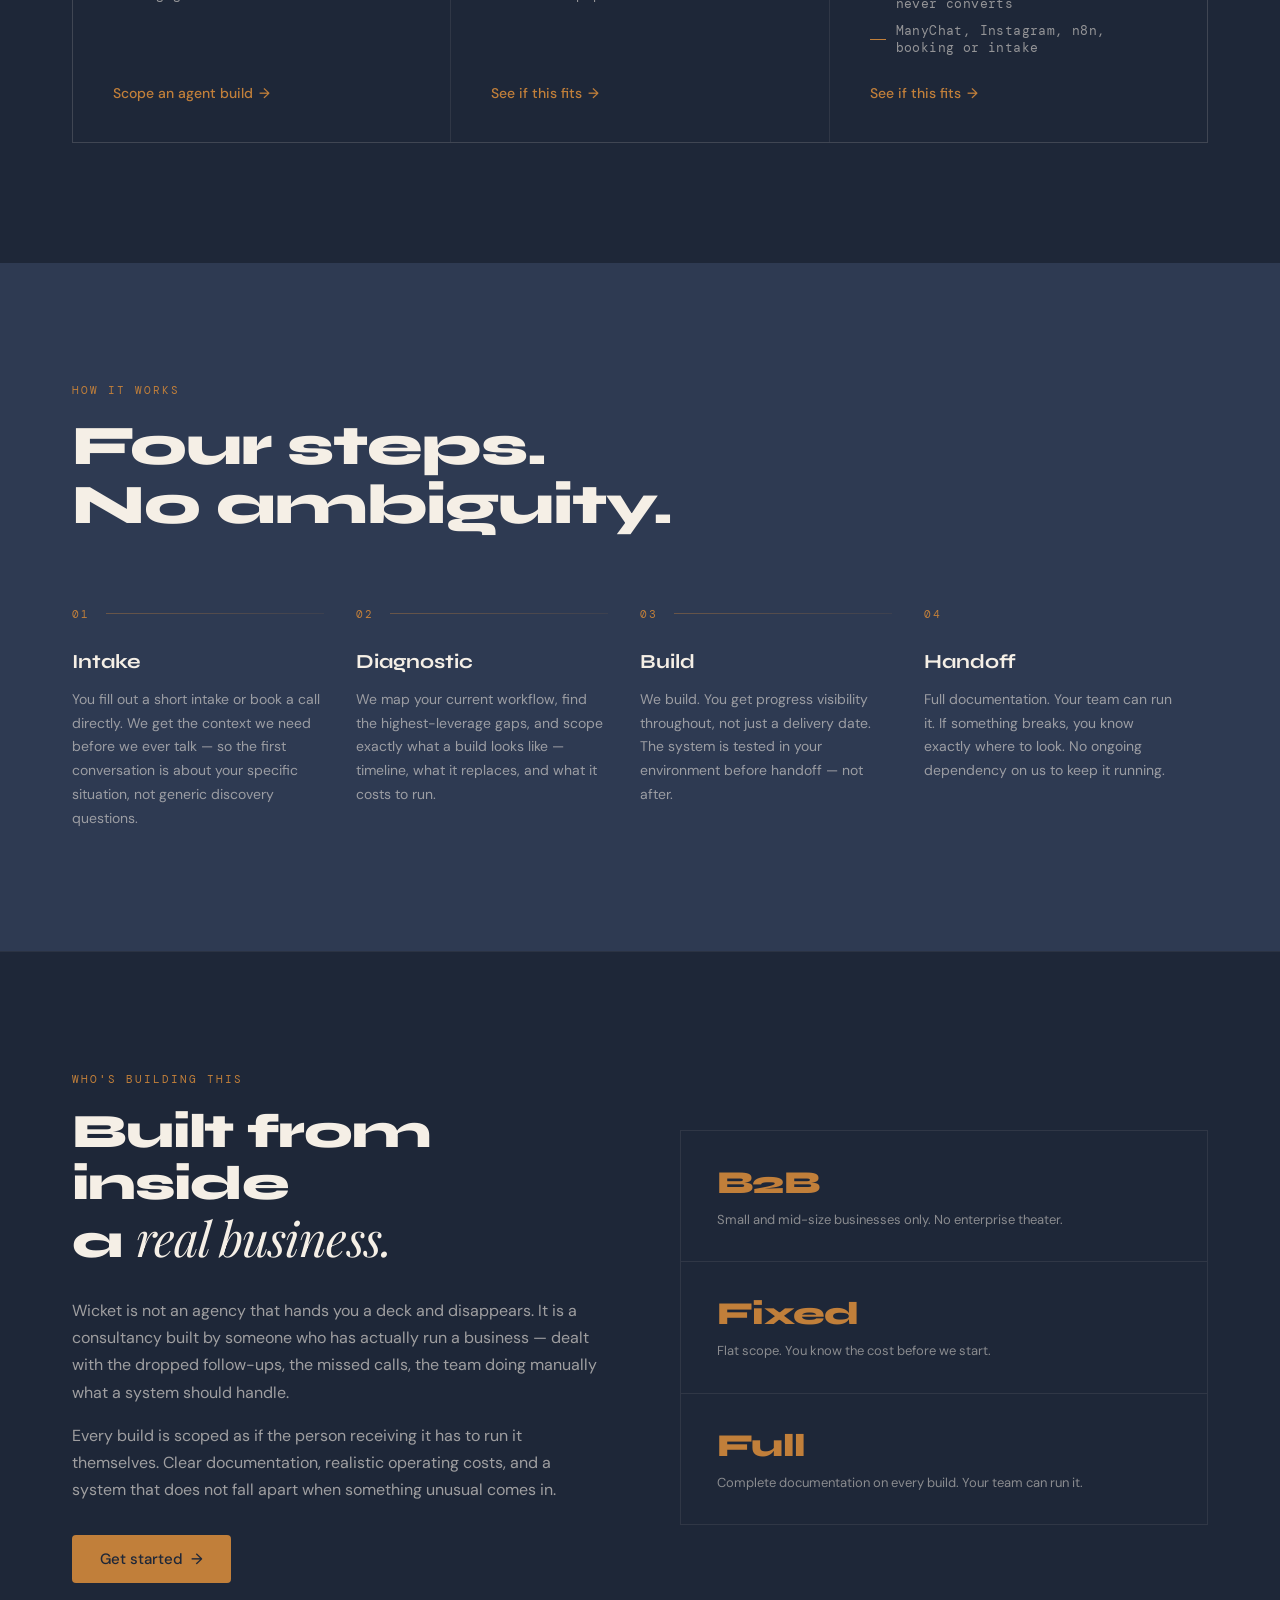
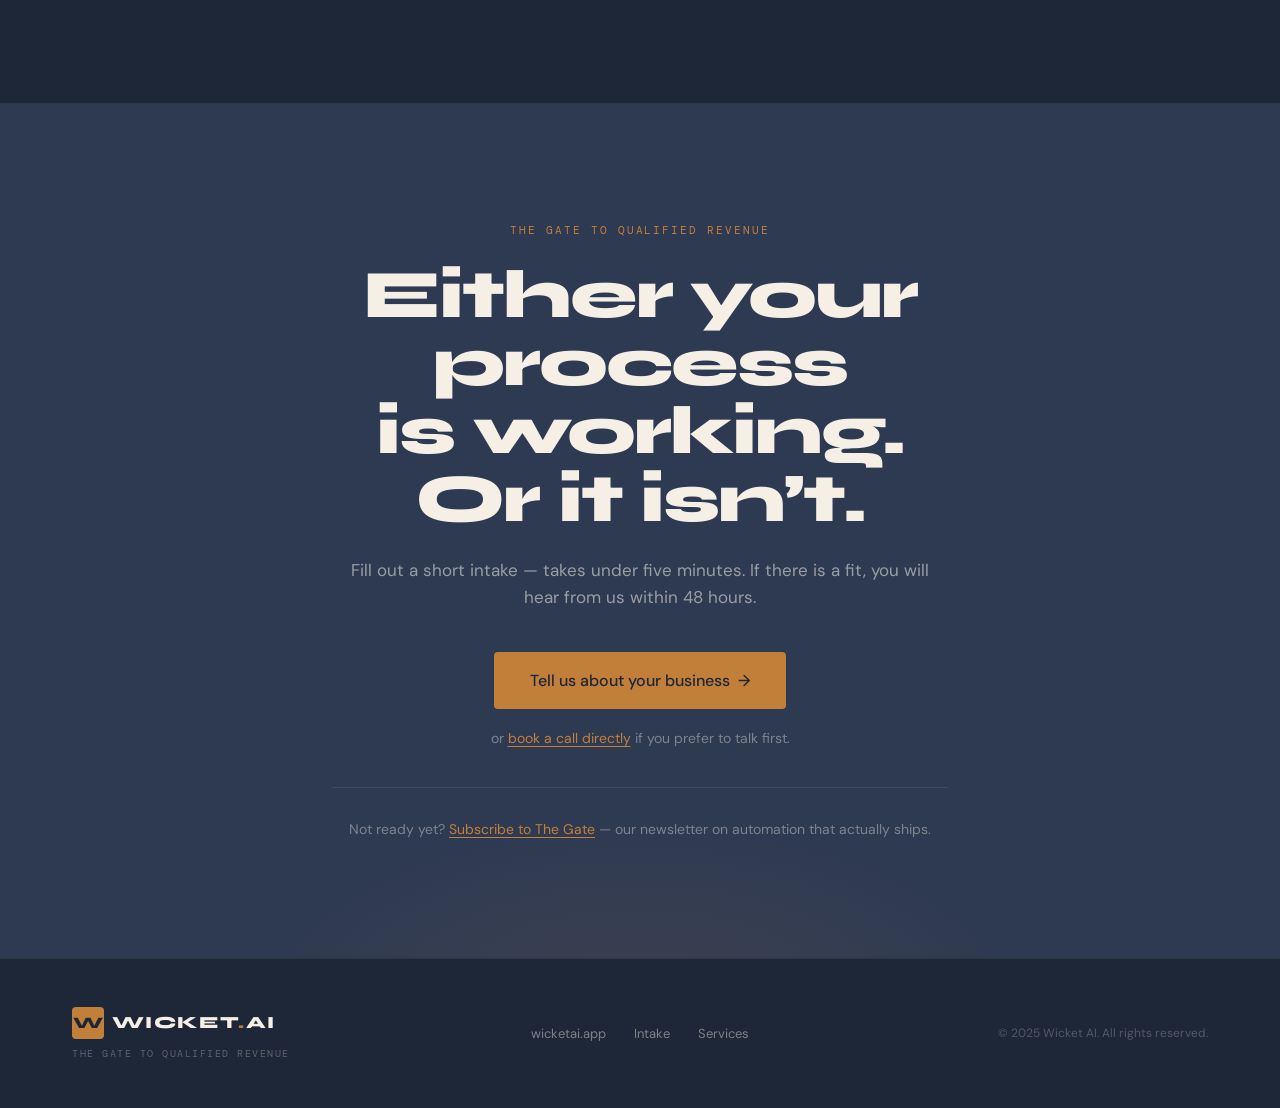
==== commit d0f50ba2: "Deploy all updates: language overhaul, font fixes, modal intake form" ====
--- a/index.html
+++ b/index.html
@@ -4,7 +4,7 @@
   <meta charset="UTF-8" />
   <meta name="viewport" content="width=device-width, initial-scale=1.0" />
   <title>Wicket AI — The Gate to Qualified Revenue</title>
-  <meta name="description" content="B2B automation and AI systems built for operators who are done guessing. Stop patching broken processes. Start running a machine." />
+  <meta name="description" content="Business automation and AI systems built for owners who are done doing manually what a machine should handle. Qualify. Route. Follow up. Report." />
   <link rel="preconnect" href="https://fonts.googleapis.com" />
   <link rel="preconnect" href="https://fonts.gstatic.com" crossorigin />
   <link href="https://fonts.googleapis.com/css2?family=Syne:wght@700;800&family=DM+Sans:ital,opsz,wght@0,9..40,300;0,9..40,400;0,9..40,500;1,9..40,300&family=DM+Mono:wght@400;500&family=Playfair+Display:ital,wght@1,400;1,500&display=swap" rel="stylesheet" />
@@ -22,7 +22,7 @@
       <a href="#services">Services</a>
       <a href="#process">Process</a>
       <a href="#about">About</a>
-      <a href="https://wicketai.app/intake" class="nav-cta">Book a Call</a>
+      <a href="#" class="nav-cta js-open-form">Book a Call</a>
     </div>
     <button class="nav-mobile-toggle" aria-label="Open menu">
       <span></span><span></span>
@@ -33,7 +33,7 @@
   <section class="hero">
     <div class="hero-inner container">
       <div class="hero-label" data-reveal>
-        <span class="mono-tag">B2B AUTOMATION &amp; AI CONSULTANCY</span>
+        <span class="mono-tag">BUSINESS AUTOMATION &amp; AI SYSTEMS</span>
       </div>
       <h1 class="hero-headline" data-reveal data-reveal-delay="1">
         Your pipeline<br />
@@ -41,26 +41,26 @@
         We find it.
       </h1>
       <p class="hero-sub" data-reveal data-reveal-delay="2">
-        Most B2B operators are sitting on broken workflows disguised as effort. Wicket builds the systems that qualify, route, and close — so your team can stop doing what a machine should.
+        Most growing businesses are sitting on broken workflows disguised as effort. Wicket builds the systems that qualify, route, and close — so your team stops doing manually what should run on its own.
       </p>
       <div class="hero-actions" data-reveal data-reveal-delay="3">
-        <a href="https://wicketai.app/intake" class="btn btn-primary">Start the intake <span class="btn-arrow">→</span></a>
+        <a href="#" class="btn btn-primary js-open-form">Start the intake <span class="btn-arrow">→</span></a>
         <a href="#services" class="btn btn-ghost">See what we build</a>
       </div>
       <div class="hero-proof" data-reveal data-reveal-delay="4">
         <div class="proof-item">
-          <span class="proof-num">48h</span>
-          <span class="proof-label">avg. time to diagnostic</span>
+          <span class="proof-num">Mortgage</span>
+          <span class="proof-label">running in production</span>
         </div>
         <div class="proof-divider"></div>
         <div class="proof-item">
-          <span class="proof-num">100%</span>
-          <span class="proof-label">operator-to-operator</span>
+          <span class="proof-num">Retail</span>
+          <span class="proof-label">running in production</span>
         </div>
         <div class="proof-divider"></div>
         <div class="proof-item">
-          <span class="proof-num">0</span>
-          <span class="proof-label">fluff. all build.</span>
+          <span class="proof-num">Local Service</span>
+          <span class="proof-label">running in production</span>
         </div>
       </div>
     </div>
@@ -78,19 +78,19 @@
       <div class="problem-grid" data-reveal>
         <div class="problem-card">
           <span class="problem-num">01</span>
-          <p>Leads hit your pipeline and nobody knows which ones are worth chasing.</p>
+          <p>Leads come in and nobody follows up fast enough. By the time someone responds, the moment has passed.</p>
         </div>
         <div class="problem-card">
           <span class="problem-num">02</span>
-          <p>Your team is burning hours on manual follow-up, data entry, and status updates that could run on their own.</p>
+          <p>Your team is spending hours on manual follow-up, copy-paste data entry, and status checks that should run on their own.</p>
         </div>
         <div class="problem-card">
           <span class="problem-num">03</span>
-          <p>You have tools. You even have data. But none of it talks to each other in a way that creates real output.</p>
+          <p>You have tools. You even have data. But none of it connects in a way that actually moves the business forward.</p>
         </div>
         <div class="problem-card">
           <span class="problem-num">04</span>
-          <p>You keep hearing about what automation can do. Nobody has sat down to build it for your specific situation.</p>
+          <p>You know automation is the answer. Nobody has sat down and built it specifically for your business and how it runs.</p>
         </div>
       </div>
     </div>
@@ -101,7 +101,7 @@
     <div class="container">
       <div class="section-header">
         <span class="mono-tag">WHAT WE BUILD</span>
-        <h2>High-ticket builds.<br />Permanent infrastructure.</h2>
+        <h2>Custom-built systems.<br />Permanent infrastructure.</h2>
       </div>
 
       <div class="services-grid" data-reveal>
@@ -112,13 +112,13 @@
             <span class="service-badge">Foundation build</span>
           </div>
           <h3>Lead Intake and Outreach Automation</h3>
-          <p>Leads come in. Response is delayed. Deals are lost. This system fires on every new lead, validates, sends personalized outreach, and runs three follow-ups on Day 1, 3, and 7 — then marks cold and alerts the owner on reply. Under $75/mo to run.</p>
+          <p>Leads come in. Response is delayed. Deals are lost. This system fires on every new lead, validates, sends personalized outreach, and runs follow-ups on Day 1, 3, and 7 — then marks cold and alerts you the moment they respond.</p>
           <ul class="service-features">
             <li>Replaces manual email drafting and follow-up reminders</li>
             <li>Replaces spreadsheet status updates done by hand</li>
-            <li>Google Sheets, Gmail, Twilio, n8n</li>
+            <li>Google Sheets, Gmail, Twilio, n8n — under $75/mo to run</li>
           </ul>
-          <a href="https://wicketai.app/intake" class="service-link">Start here <span>→</span></a>
+          <a href="#" class="service-link js-open-form">Start here <span>→</span></a>
         </div>
 
         <div class="service-card">
@@ -127,13 +127,13 @@
             <span class="service-label mono-tag">Scoped per build</span>
           </div>
           <h3>AI Voice Agents</h3>
-          <p>Inbound calls go to voicemail. After-hours leads disappear. This agent answers, qualifies the caller, books the appointment, and logs the call into your pipeline — built to your call flow, your questions, and your booking rules.</p>
+          <p>Inbound calls go to voicemail. After-hours leads disappear. This agent answers, qualifies the caller, books the appointment, and logs everything into your pipeline — built to your call flow and booking rules.</p>
           <ul class="service-features">
             <li>Replaces missed calls and dead voicemails</li>
             <li>Replaces after-hours leads lost entirely</li>
             <li>Telephony, intake pipeline, calendar</li>
           </ul>
-          <a href="https://wicketai.app/intake" class="service-link">Scope this build <span>→</span></a>
+          <a href="#" class="service-link js-open-form">Scope this build <span>→</span></a>
         </div>
 
         <div class="service-card">
@@ -142,13 +142,13 @@
             <span class="service-label mono-tag">Scoped per build</span>
           </div>
           <h3>Agent Builds</h3>
-          <p>Standard automations follow fixed rules and break on the messy edge cases. A reasoning agent handles judgment, not just rules — reads context, makes the call, and acts inside the same pipeline your other systems already run on.</p>
+          <p>Standard automations follow fixed rules and break on edge cases. A reasoning agent handles judgment calls — reads context, makes the decision, and acts inside the same pipeline your other systems already run on.</p>
           <ul class="service-features">
-            <li>Replaces manual judgment on repetitive non-trivial decisions</li>
+            <li>Replaces manual review of repetitive decisions</li>
             <li>Replaces rigid automations that fail on anything unusual</li>
             <li>Integrations defined per engagement</li>
           </ul>
-          <a href="https://wicketai.app/intake" class="service-link">Scope an agent build <span>→</span></a>
+          <a href="#" class="service-link js-open-form">Scope an agent build <span>→</span></a>
         </div>
 
         <div class="service-card">
@@ -157,13 +157,13 @@
             <span class="service-label mono-tag">Scoped per build</span>
           </div>
           <h3>Integrated Chatbots</h3>
-          <p>The same five questions arrive every day and get answered hours late, if at all. A chatbot on your site or social channels qualifies the visitor, captures the details that matter, and routes them straight into your intake pipeline. A front door that feeds the machine.</p>
+          <p>The same five questions arrive every day and get answered hours late. A chatbot on your site or social channels captures visitor details and routes them straight into your pipeline automatically — a front door that feeds the machine.</p>
           <ul class="service-features">
             <li>Replaces slow manual replies to repeat questions</li>
             <li>Replaces interested visitors lost to silence</li>
             <li>Website or DM channel, n8n, intake pipeline</li>
           </ul>
-          <a href="https://wicketai.app/intake" class="service-link">See if this fits <span>→</span></a>
+          <a href="#" class="service-link js-open-form">See if this fits <span>→</span></a>
         </div>
 
         <div class="service-card">
@@ -172,13 +172,13 @@
             <span class="service-label mono-tag">Under $25/mo</span>
           </div>
           <h3>Social Lead Management</h3>
-          <p>Comments and DMs are a real lead source that nobody works on purpose. Keyword triggers turn comments and messages into captured leads — qualify and route to booking or intake automatically. The same mechanic running on our own channels every day.</p>
+          <p>Comments and DMs are a real lead source that nobody works consistently. Keyword triggers turn comments and messages into captured leads — qualify and route to booking automatically. The same system running on our own channels every day.</p>
           <ul class="service-features">
             <li>Replaces DMs answered when you happen to see them</li>
-            <li>Replaces comment-section interest that never converts</li>
+            <li>Replaces comment interest that never converts</li>
             <li>ManyChat, Instagram, n8n, booking or intake</li>
           </ul>
-          <a href="https://wicketai.app/intake" class="service-link">See if this fits <span>→</span></a>
+          <a href="#" class="service-link js-open-form">See if this fits <span>→</span></a>
         </div>
 
       </div>
@@ -200,7 +200,7 @@
           </div>
           <div class="step-content">
             <h3>Intake</h3>
-            <p>You complete the intake form or book a call. We get the context we need before we ever talk — so the first conversation is diagnostic, not discovery theater.</p>
+            <p>You fill out a short intake or book a call directly. We get the context we need before we ever talk — so the first conversation is about your specific situation, not generic discovery questions.</p>
           </div>
         </div>
         <div class="process-step">
@@ -210,7 +210,7 @@
           </div>
           <div class="step-content">
             <h3>Diagnostic</h3>
-            <p>We map your current state, identify the highest-leverage gaps, and scope what a build actually looks like — timeline, output, and handoff included.</p>
+            <p>We map your current workflow, find the highest-leverage gaps, and scope exactly what a build looks like — timeline, what it replaces, and what it costs to run.</p>
           </div>
         </div>
         <div class="process-step">
@@ -220,7 +220,7 @@
           </div>
           <div class="step-content">
             <h3>Build</h3>
-            <p>We build. You get progress visibility, not just a delivery date. The system is tested in your environment before handoff, not after.</p>
+            <p>We build. You get progress visibility throughout, not just a delivery date. The system is tested in your environment before handoff — not after.</p>
           </div>
         </div>
         <div class="process-step">
@@ -230,7 +230,7 @@
           </div>
           <div class="step-content">
             <h3>Handoff</h3>
-            <p>Full documentation. Your team can run it. If something breaks, you know exactly where to look. No dependency on us to keep the lights on.</p>
+            <p>Full documentation. Your team can run it. If something breaks, you know exactly where to look. No ongoing dependency on us to keep it running.</p>
           </div>
         </div>
       </div>
@@ -242,27 +242,27 @@
     <div class="container about-inner">
       <div class="about-text">
         <span class="mono-tag">WHO'S BUILDING THIS</span>
-        <h2>Operator-built.<br /><em class="playfair">Operator-to-operator.</em></h2>
+        <h2>Built from inside<br />a <em class="playfair">real business.</em></h2>
         <p>
-          Wicket is not a dev shop taking tickets. It is a consultancy built by someone who has sat in the operator seat — owned the pipeline problems, lived the broken handoffs, and had to figure out what actually works at the system level.
+          Wicket is not an agency that hands you a deck and disappears. It is a consultancy built by someone who has actually run a business — dealt with the dropped follow-ups, the missed calls, the team doing manually what a system should handle.
         </p>
         <p>
-          Every build is scoped as if the person receiving it has to maintain it. Because they do.
+          Every build is scoped as if the person receiving it has to run it themselves. Clear documentation, realistic operating costs, and a system that does not fall apart when something unusual comes in.
         </p>
-        <a href="https://wicketai.app/intake" class="btn btn-primary">Get started <span class="btn-arrow">→</span></a>
+        <a href="#" class="btn btn-primary js-open-form">Get started <span class="btn-arrow">→</span></a>
       </div>
       <div class="about-stat-block">
         <div class="stat">
           <span class="stat-num">B2B</span>
-          <span class="stat-label">only. no consumer noise.</span>
+          <span class="stat-label">Small and mid-size businesses only. No enterprise theater.</span>
         </div>
         <div class="stat">
           <span class="stat-num">Fixed</span>
-          <span class="stat-label">scope. no open-ended retainers.</span>
+          <span class="stat-label">Flat scope. You know the cost before we start.</span>
         </div>
         <div class="stat">
           <span class="stat-num">Full</span>
-          <span class="stat-label">docs on every build.</span>
+          <span class="stat-label">Complete documentation on every build. Your team can run it.</span>
         </div>
       </div>
     </div>
@@ -274,14 +274,17 @@
       <span class="mono-tag cta-tag">THE GATE TO QUALIFIED REVENUE</span>
       <h2 class="cta-headline">
         Either your process<br />
-        is working. Or it isn't.
+        is working. Or it isn’t.
       </h2>
       <p class="cta-sub">
-        The intake takes under five minutes. If there is a fit, you will know within 48 hours.
+        Fill out a short intake — takes under five minutes. If there is a fit, you will hear from us within 48 hours.
       </p>
       <div class="cta-actions">
-        <a href="https://wicketai.app/intake" class="btn btn-primary btn-large">Complete the intake <span class="btn-arrow">→</span></a>
-        <span class="cta-alt">or <a href="https://wicketai.app/intake">book a call directly</a> if you prefer to talk first.</span>
+        <a href="#" class="btn btn-primary btn-large js-open-form">Tell us about your business <span class="btn-arrow">→</span></a>
+        <span class="cta-alt">or <a href="https://wicketai.app/intake" target="_blank" rel="noopener">book a call directly</a> if you prefer to talk first.</span>
+      </div>
+      <div class="cta-newsletter">
+        <p>Not ready yet? <a href="https://wicketai.app" target="_blank" rel="noopener">Subscribe to The Gate</a> — our newsletter on automation that actually ships.</p>
       </div>
     </div>
   </section>
@@ -298,12 +301,156 @@
       </div>
       <div class="footer-links">
         <a href="https://wicketai.app">wicketai.app</a>
-        <a href="https://wicketai.app/intake">Intake</a>
+        <a href="#" class="js-open-form">Intake</a>
         <a href="#services">Services</a>
       </div>
       <p class="footer-copy">&copy; 2025 Wicket AI. All rights reserved.</p>
     </div>
   </footer>
+
+  <!-- MULTI-STEP INTAKE FORM MODAL -->
+  <div class="intake-overlay" id="intakeOverlay" aria-hidden="true">
+    <div class="intake-modal" role="dialog" aria-modal="true" aria-labelledby="intakeModalTitle">
+      <button class="intake-close" id="intakeClose" aria-label="Close">&times;</button>
+
+      <div class="intake-progress" id="intakeProgress">
+        <div class="progress-bar">
+          <div class="progress-fill" id="progressFill"></div>
+        </div>
+        <span class="progress-label mono-tag" id="progressLabel">STEP 1 OF 4</span>
+      </div>
+
+      <!-- Step 1 -->
+      <div class="intake-step active" id="step1">
+        <h3 class="intake-step-title" id="intakeModalTitle">First, about your business.</h3>
+        <div class="form-group">
+          <label for="firstName">First name</label>
+          <input type="text" id="firstName" name="firstName" placeholder="Your first name" autocomplete="given-name" />
+        </div>
+        <div class="form-group">
+          <label for="businessName">Business name</label>
+          <input type="text" id="businessName" name="businessName" placeholder="What's your business called?" />
+        </div>
+        <div class="form-group">
+          <label for="industry">Industry</label>
+          <select id="industry" name="industry">
+            <option value="" disabled selected>Select your industry</option>
+            <option value="local-services">Local Services</option>
+            <option value="ecommerce-retail">E-commerce / Retail</option>
+            <option value="real-estate">Real Estate</option>
+            <option value="mortgage">Mortgage / Lending</option>
+            <option value="agency">Marketing / Agency</option>
+            <option value="other">Other</option>
+          </select>
+        </div>
+        <button class="btn btn-primary intake-next" data-next="2">Next <span>→</span></button>
+      </div>
+
+      <!-- Step 2 -->
+      <div class="intake-step" id="step2">
+        <h3 class="intake-step-title">What's slowing you down?</h3>
+        <p class="intake-step-sub">Pick everything that applies.</p>
+        <div class="checkbox-group">
+          <label class="checkbox-item">
+            <input type="checkbox" name="bottleneck" value="slow-followup" />
+            <span>Leads aren't getting followed up fast enough</span>
+          </label>
+          <label class="checkbox-item">
+            <input type="checkbox" name="bottleneck" value="manual-tasks" />
+            <span>My team spends too much time on manual, repetitive work</span>
+          </label>
+          <label class="checkbox-item">
+            <input type="checkbox" name="bottleneck" value="missed-calls" />
+            <span>Calls and messages go unanswered after hours</span>
+          </label>
+          <label class="checkbox-item">
+            <input type="checkbox" name="bottleneck" value="no-visibility" />
+            <span>No clear view of what's actually working</span>
+          </label>
+          <label class="checkbox-item">
+            <input type="checkbox" name="bottleneck" value="outreach-volume" />
+            <span>I need outreach running at volume without adding headcount</span>
+          </label>
+          <label class="checkbox-item">
+            <input type="checkbox" name="bottleneck" value="other" />
+            <span>Something else</span>
+          </label>
+        </div>
+        <div class="intake-nav">
+          <button class="btn btn-ghost intake-back" data-back="1">← Back</button>
+          <button class="btn btn-primary intake-next" data-next="3">Next <span>→</span></button>
+        </div>
+      </div>
+
+      <!-- Step 3 -->
+      <div class="intake-step" id="step3">
+        <h3 class="intake-step-title">Where are you right now?</h3>
+        <div class="form-group">
+          <label for="currentProcess">How are you currently handling this?</label>
+          <textarea id="currentProcess" name="currentProcess" rows="4" placeholder="A few sentences is enough. What's breaking, and what have you tried?"></textarea>
+        </div>
+        <div class="form-group">
+          <label for="teamSize">Team size</label>
+          <select id="teamSize" name="teamSize">
+            <option value="" disabled selected>How big is your team?</option>
+            <option value="solo">Just me</option>
+            <option value="2-5">2 to 5 people</option>
+            <option value="6-15">6 to 15 people</option>
+            <option value="16+">16 or more</option>
+          </select>
+        </div>
+        <div class="intake-nav">
+          <button class="btn btn-ghost intake-back" data-back="2">← Back</button>
+          <button class="btn btn-primary intake-next" data-next="4">Next <span>→</span></button>
+        </div>
+      </div>
+
+      <!-- Step 4 -->
+      <div class="intake-step" id="step4">
+        <h3 class="intake-step-title">How do we reach you?</h3>
+        <div class="form-group">
+          <label for="email">Email address</label>
+          <input type="email" id="email" name="email" placeholder="your@email.com" autocomplete="email" />
+        </div>
+        <div class="form-group">
+          <label for="phone">Phone number <span class="optional-label">optional</span></label>
+          <input type="tel" id="phone" name="phone" placeholder="For a faster response" autocomplete="tel" />
+        </div>
+        <div class="form-group">
+          <span class="radio-label">How would you like to connect?</span>
+          <div class="radio-group">
+            <label class="radio-item">
+              <input type="radio" name="nextStep" value="book-call" />
+              <span>Book a call — I want to talk through this</span>
+            </label>
+            <label class="radio-item">
+              <input type="radio" name="nextStep" value="info-first" />
+              <span>Send me information first</span>
+            </label>
+            <label class="radio-item">
+              <input type="radio" name="nextStep" value="email-followup" />
+              <span>Follow up by email</span>
+            </label>
+          </div>
+        </div>
+        <div class="intake-nav">
+          <button class="btn btn-ghost intake-back" data-back="3">← Back</button>
+          <button class="btn btn-primary" id="submitForm">Submit <span>→</span></button>
+        </div>
+        <p class="form-disclaimer">We do not share your information. Ever.</p>
+      </div>
+
+      <!-- Success -->
+      <div class="intake-step intake-success" id="stepSuccess">
+        <div class="success-icon">✓</div>
+        <h3 class="intake-step-title">You're in the gate.</h3>
+        <p class="success-body">We'll review what you shared and be in touch within 48 hours. If a call is the right next step, you'll hear from us directly with a booking link.</p>
+        <p class="success-sub mono-tag">Check your spam if you don't hear back within 48 hours.</p>
+        <button class="btn btn-ghost" id="closeSuccess">Close</button>
+      </div>
+
+    </div>
+  </div>
 
   <script src="main.js"></script>
 </body>
--- a/style.css
+++ b/style.css
@@ -275,10 +275,10 @@
 .proof-item { display: flex; flex-direction: column; gap: 4px; }
 .proof-num {
   font-family: var(--font-head);
-  font-size: 28px;
+  font-size: 20px;
   font-weight: 800;
   color: var(--offwhite);
-  letter-spacing: -0.02em;
+  letter-spacing: -0.01em;
 }
 .proof-label {
   font-family: var(--font-mono);
@@ -335,9 +335,9 @@
   color: var(--copper);
 }
 .problem-card p {
-  font-size: 16px;
+  font-size: 17px;
   line-height: 1.65;
-  color: rgba(245, 239, 230, 0.7);
+  color: rgba(245, 239, 230, 0.75);
 }
 
 /* =============================================
@@ -402,9 +402,9 @@
 }
 
 .service-card p {
-  font-size: 15px;
+  font-size: 16px;
   line-height: 1.65;
-  color: rgba(245, 239, 230, 0.6);
+  color: rgba(245, 239, 230, 0.65);
 }
 
 .service-features {
@@ -415,9 +415,9 @@
 }
 .service-features li {
   font-family: var(--font-mono);
-  font-size: 12px;
-  letter-spacing: 0.05em;
-  color: rgba(245, 239, 230, 0.5);
+  font-size: 13px;
+  letter-spacing: 0.03em;
+  color: rgba(245, 239, 230, 0.55);
   display: flex;
   align-items: center;
   gap: 10px;
@@ -545,11 +545,10 @@
   letter-spacing: -0.02em;
 }
 .stat-label {
-  font-family: var(--font-mono);
-  font-size: 11px;
-  letter-spacing: 0.1em;
-  text-transform: uppercase;
-  color: rgba(245, 239, 230, 0.45);
+  font-family: var(--font-body);
+  font-size: 13px;
+  line-height: 1.5;
+  color: rgba(245, 239, 230, 0.5);
 }
 
 /* =============================================
@@ -606,6 +605,22 @@
 }
 .cta-alt a:hover { color: var(--copper-lt); }
 
+.cta-newsletter {
+  margin-top: 40px;
+  padding-top: 32px;
+  border-top: 1px solid rgba(245, 239, 230, 0.08);
+}
+.cta-newsletter p {
+  font-size: 14px;
+  color: rgba(245, 239, 230, 0.4);
+}
+.cta-newsletter a {
+  color: var(--copper);
+  text-decoration: underline;
+  text-underline-offset: 3px;
+}
+.cta-newsletter a:hover { color: var(--copper-lt); }
+
 /* =============================================
    FOOTER
    ============================================= */
@@ -650,74 +665,330 @@
 }
 
 /* =============================================
+   INTAKE FORM MODAL
+   ============================================= */
+.intake-overlay {
+  position: fixed;
+  inset: 0;
+  z-index: 1000;
+  background: rgba(18, 24, 38, 0.88);
+  backdrop-filter: blur(6px);
+  display: flex;
+  align-items: center;
+  justify-content: center;
+  padding: 20px;
+  opacity: 0;
+  visibility: hidden;
+  transition: opacity 0.25s ease, visibility 0.25s ease;
+}
+.intake-overlay.open {
+  opacity: 1;
+  visibility: visible;
+}
+
+.intake-modal {
+  position: relative;
+  background: var(--navy);
+  border: 1px solid rgba(245, 239, 230, 0.1);
+  border-radius: var(--radius-lg);
+  width: 100%;
+  max-width: 520px;
+  max-height: 90vh;
+  overflow-y: auto;
+  padding: 40px;
+  transform: translateY(16px);
+  transition: transform 0.25s ease;
+}
+.intake-overlay.open .intake-modal {
+  transform: translateY(0);
+}
+
+.intake-close {
+  position: absolute;
+  top: 16px;
+  right: 16px;
+  background: none;
+  border: none;
+  color: rgba(245, 239, 230, 0.4);
+  font-size: 24px;
+  line-height: 1;
+  cursor: pointer;
+  padding: 4px 8px;
+  transition: color 0.15s;
+}
+.intake-close:hover { color: var(--offwhite); }
+
+.intake-progress {
+  display: flex;
+  align-items: center;
+  gap: 16px;
+  margin-bottom: 32px;
+}
+.progress-bar {
+  flex: 1;
+  height: 2px;
+  background: rgba(245, 239, 230, 0.1);
+  border-radius: 2px;
+  overflow: hidden;
+}
+.progress-fill {
+  height: 100%;
+  background: var(--copper);
+  border-radius: 2px;
+  transition: width 0.35s ease;
+  width: 25%;
+}
+.progress-label {
+  white-space: nowrap;
+  flex-shrink: 0;
+}
+
+.intake-step { display: none; }
+.intake-step.active { display: block; }
+
+.intake-step-title {
+  font-family: var(--font-head);
+  font-size: 22px;
+  font-weight: 800;
+  letter-spacing: -0.01em;
+  color: var(--offwhite);
+  margin-bottom: 8px;
+}
+.intake-step-sub {
+  font-size: 14px;
+  color: rgba(245, 239, 230, 0.5);
+  margin-bottom: 24px;
+}
+
+.form-group {
+  display: flex;
+  flex-direction: column;
+  gap: 8px;
+  margin-bottom: 20px;
+}
+.form-group label,
+.radio-label {
+  font-size: 13px;
+  font-weight: 500;
+  color: rgba(245, 239, 230, 0.7);
+  display: block;
+  margin-bottom: 4px;
+}
+.form-group input,
+.form-group select,
+.form-group textarea {
+  font-family: var(--font-body);
+  font-size: 15px;
+  background: rgba(245, 239, 230, 0.05);
+  border: 1px solid rgba(245, 239, 230, 0.12);
+  border-radius: var(--radius);
+  color: var(--offwhite);
+  padding: 12px 16px;
+  width: 100%;
+  transition: border-color 0.15s;
+  outline: none;
+}
+.form-group input::placeholder,
+.form-group textarea::placeholder {
+  color: rgba(245, 239, 230, 0.25);
+}
+.form-group input:focus,
+.form-group select:focus,
+.form-group textarea:focus {
+  border-color: rgba(193, 127, 58, 0.5);
+}
+.form-group select {
+  cursor: pointer;
+  appearance: none;
+  background-image: url("data:image/svg+xml,%3Csvg xmlns='http://www.w3.org/2000/svg' width='12' height='8' viewBox='0 0 12 8'%3E%3Cpath d='M1 1l5 5 5-5' stroke='rgba(245,239,230,0.4)' stroke-width='1.5' fill='none' stroke-linecap='round'/%3E%3C/svg%3E");
+  background-repeat: no-repeat;
+  background-position: right 14px center;
+  padding-right: 40px;
+}
+.form-group select option {
+  background: var(--navy-dark);
+  color: var(--offwhite);
+}
+.form-group textarea { resize: vertical; min-height: 100px; }
+
+.optional-label {
+  font-weight: 400;
+  font-size: 12px;
+  color: rgba(245, 239, 230, 0.3);
+  margin-left: 4px;
+}
+
+.checkbox-group {
+  display: flex;
+  flex-direction: column;
+  gap: 12px;
+  margin-bottom: 28px;
+}
+.checkbox-item {
+  display: flex;
+  align-items: flex-start;
+  gap: 12px;
+  cursor: pointer;
+  padding: 12px 14px;
+  border: 1px solid rgba(245, 239, 230, 0.08);
+  border-radius: var(--radius);
+  transition: background 0.15s, border-color 0.15s;
+}
+.checkbox-item:hover {
+  background: rgba(245, 239, 230, 0.03);
+  border-color: rgba(245, 239, 230, 0.15);
+}
+.checkbox-item input[type="checkbox"] {
+  width: 16px;
+  height: 16px;
+  flex-shrink: 0;
+  margin-top: 2px;
+  accent-color: var(--copper);
+  cursor: pointer;
+}
+.checkbox-item span {
+  font-size: 14px;
+  line-height: 1.5;
+  color: rgba(245, 239, 230, 0.7);
+}
+.checkbox-item:has(input:checked) {
+  background: rgba(193, 127, 58, 0.07);
+  border-color: rgba(193, 127, 58, 0.3);
+}
+.checkbox-item:has(input:checked) span { color: var(--offwhite); }
+
+.radio-group {
+  display: flex;
+  flex-direction: column;
+  gap: 10px;
+  margin-top: 8px;
+}
+.radio-item {
+  display: flex;
+  align-items: center;
+  gap: 12px;
+  cursor: pointer;
+  padding: 12px 14px;
+  border: 1px solid rgba(245, 239, 230, 0.08);
+  border-radius: var(--radius);
+  transition: background 0.15s, border-color 0.15s;
+}
+.radio-item:hover {
+  background: rgba(245, 239, 230, 0.03);
+  border-color: rgba(245, 239, 230, 0.15);
+}
+.radio-item input[type="radio"] {
+  width: 16px;
+  height: 16px;
+  flex-shrink: 0;
+  accent-color: var(--copper);
+  cursor: pointer;
+}
+.radio-item span {
+  font-size: 14px;
+  color: rgba(245, 239, 230, 0.7);
+}
+.radio-item:has(input:checked) {
+  background: rgba(193, 127, 58, 0.07);
+  border-color: rgba(193, 127, 58, 0.3);
+}
+.radio-item:has(input:checked) span { color: var(--offwhite); }
+
+.intake-nav {
+  display: flex;
+  align-items: center;
+  justify-content: space-between;
+  gap: 12px;
+  margin-top: 8px;
+}
+.intake-nav .btn-ghost { font-size: 14px; padding: 12px 20px; }
+.intake-nav .btn-primary { margin-left: auto; }
+
+.form-error {
+  font-size: 12px;
+  color: #e07070;
+  margin-top: 4px;
+  display: none;
+}
+.form-error.visible { display: block; }
+
+.form-disclaimer {
+  font-size: 12px;
+  color: rgba(245, 239, 230, 0.25);
+  margin-top: 16px;
+  text-align: center;
+}
+
+.intake-success {
+  text-align: center;
+  padding: 16px 0;
+}
+.success-icon {
+  width: 56px;
+  height: 56px;
+  background: rgba(193, 127, 58, 0.12);
+  border: 1px solid rgba(193, 127, 58, 0.3);
+  border-radius: 50%;
+  display: flex;
+  align-items: center;
+  justify-content: center;
+  font-size: 22px;
+  color: var(--copper);
+  margin: 0 auto 24px;
+}
+.success-body {
+  font-size: 16px;
+  line-height: 1.65;
+  color: rgba(245, 239, 230, 0.65);
+  margin-bottom: 12px;
+}
+.success-sub {
+  display: block;
+  font-size: 10px;
+  color: rgba(245, 239, 230, 0.3);
+  margin-bottom: 28px;
+}
+.intake-success .intake-step-title { margin-bottom: 16px; }
+
+/* =============================================
    RESPONSIVE
    ============================================= */
 @media (max-width: 1024px) {
-  .services-grid {
-    grid-template-columns: repeat(2, 1fr);
-  }
-  .service-card--featured {
-    grid-column: span 2;
-  }
-  .process-steps {
-    grid-template-columns: repeat(2, 1fr);
-    gap: 48px;
-  }
+  .services-grid { grid-template-columns: repeat(2, 1fr); }
+  .service-card--featured { grid-column: span 2; }
+  .process-steps { grid-template-columns: repeat(2, 1fr); gap: 48px; }
   .step-line { display: none; }
-  .about-inner {
-    grid-template-columns: 1fr;
-    gap: 56px;
-  }
+  .about-inner { grid-template-columns: 1fr; gap: 56px; }
 }
 
 @media (max-width: 768px) {
   :root { --section-pad: 80px; }
-
   .nav { padding: 16px 20px; }
   .nav-links { display: none; }
   .nav-mobile-toggle { display: flex; }
-
   .nav-links.open {
     display: flex;
     flex-direction: column;
     position: fixed;
-    top: 64px;
-    left: 0;
-    right: 0;
+    top: 64px; left: 0; right: 0;
     background: var(--navy-dark);
     border-bottom: 1px solid rgba(245, 239, 230, 0.08);
     padding: 24px 20px 32px;
     gap: 24px;
     z-index: 99;
   }
-
   .hero { padding: 100px 0 80px; }
-
-  .problem-grid {
-    grid-template-columns: 1fr;
-  }
-
-  .services-grid {
-    grid-template-columns: 1fr;
-  }
-  .service-card--featured {
-    grid-column: span 1;
-  }
-
-  .process-steps {
-    grid-template-columns: 1fr;
-    gap: 40px;
-  }
-
+  .problem-grid { grid-template-columns: 1fr; }
+  .services-grid { grid-template-columns: 1fr; }
+  .service-card--featured { grid-column: span 1; }
+  .process-steps { grid-template-columns: 1fr; gap: 40px; }
   .about-stat-block { margin-top: 8px; }
-
-  .footer-inner {
-    grid-template-columns: 1fr;
-    text-align: center;
-  }
+  .footer-inner { grid-template-columns: 1fr; text-align: center; }
   .footer-left { align-items: center; }
   .footer-copy { text-align: center; }
   .footer-links { justify-content: center; }
+  .intake-modal { padding: 28px 20px; }
+  .intake-step-title { font-size: 19px; }
 }
 
 @media (max-width: 480px) {
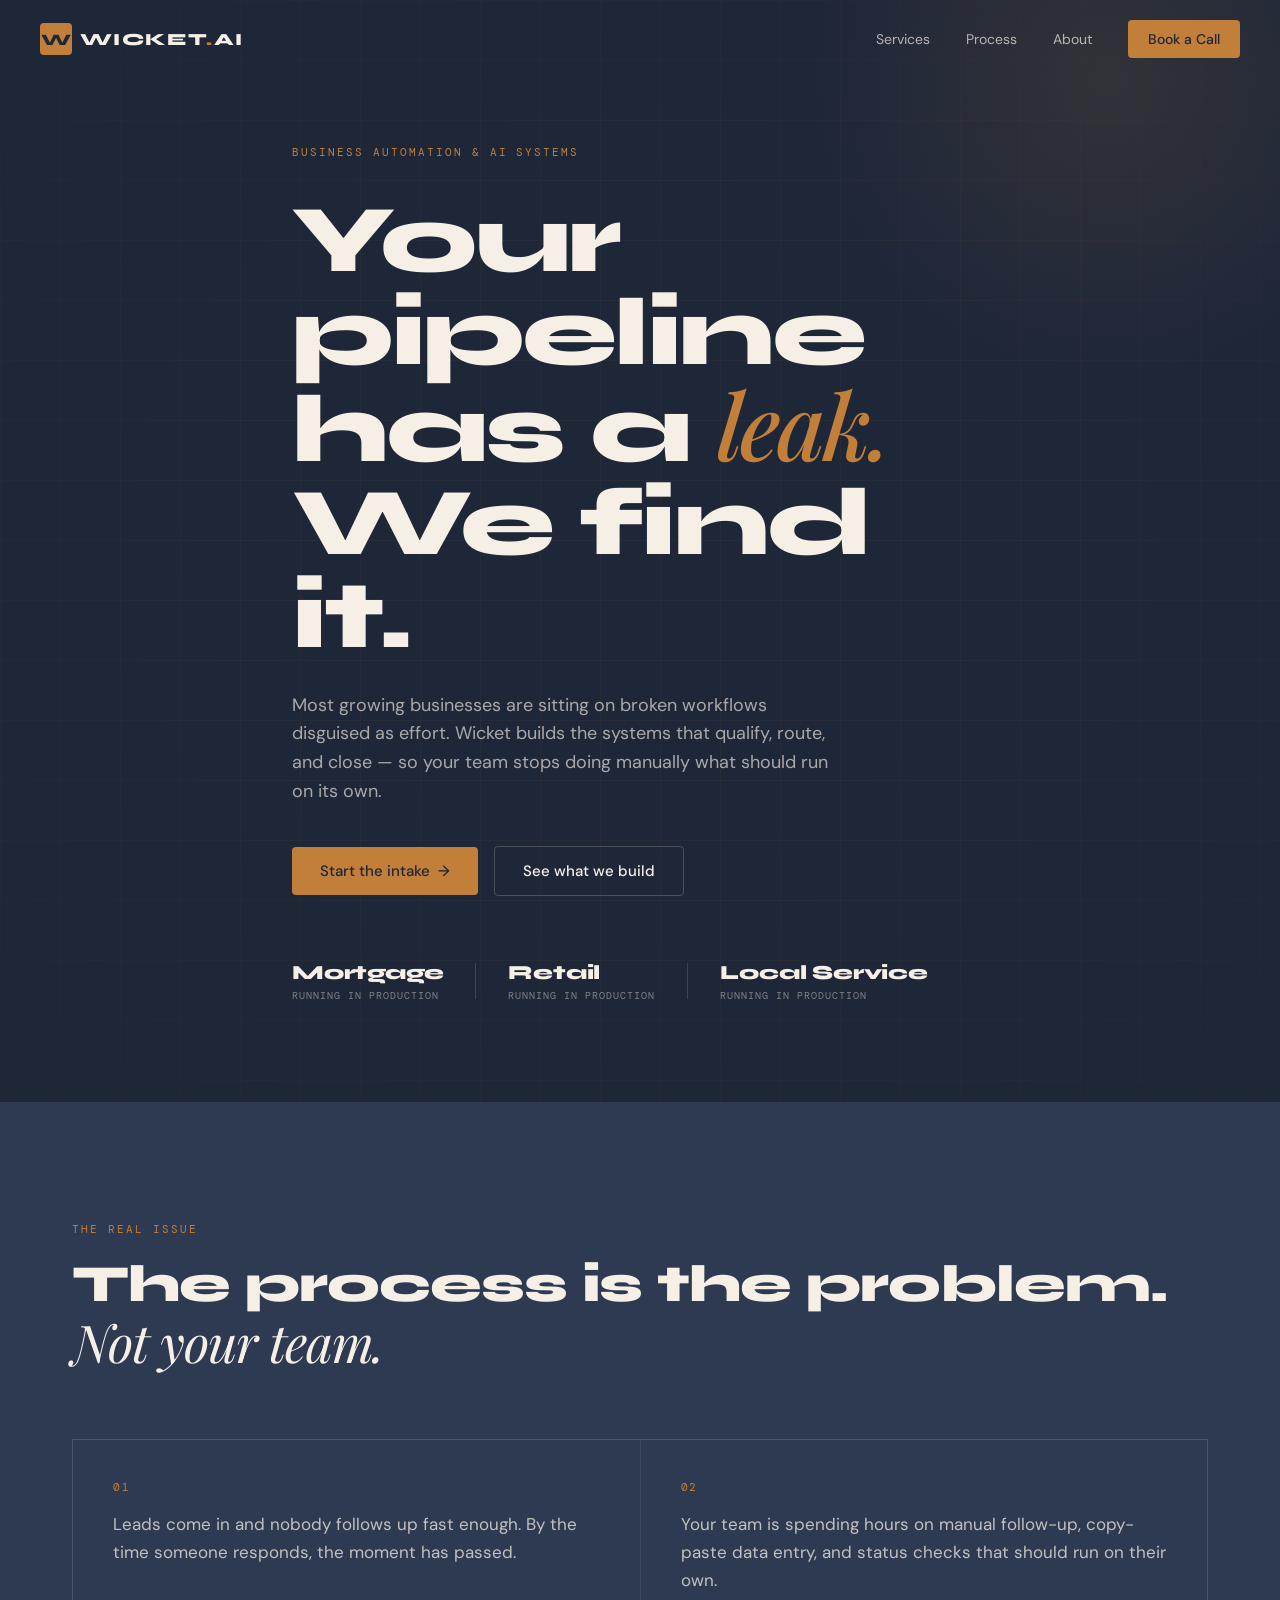
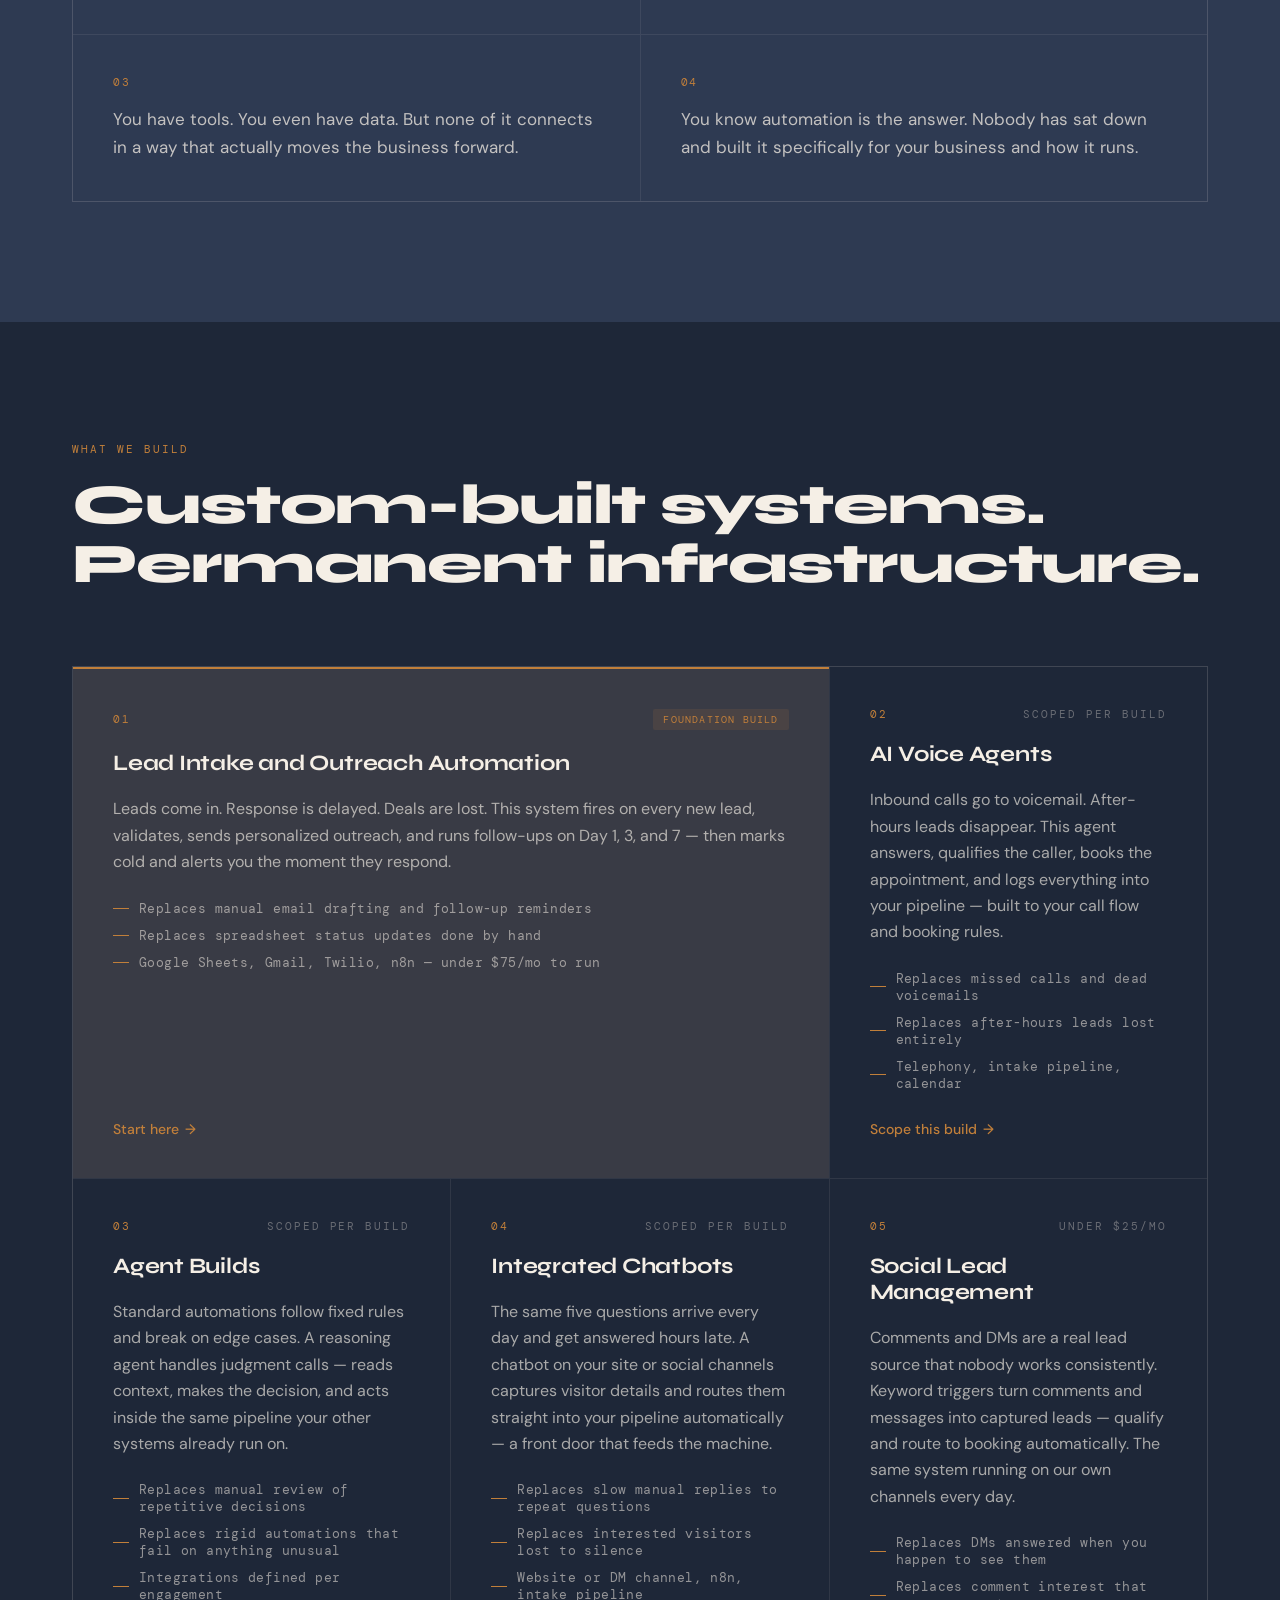
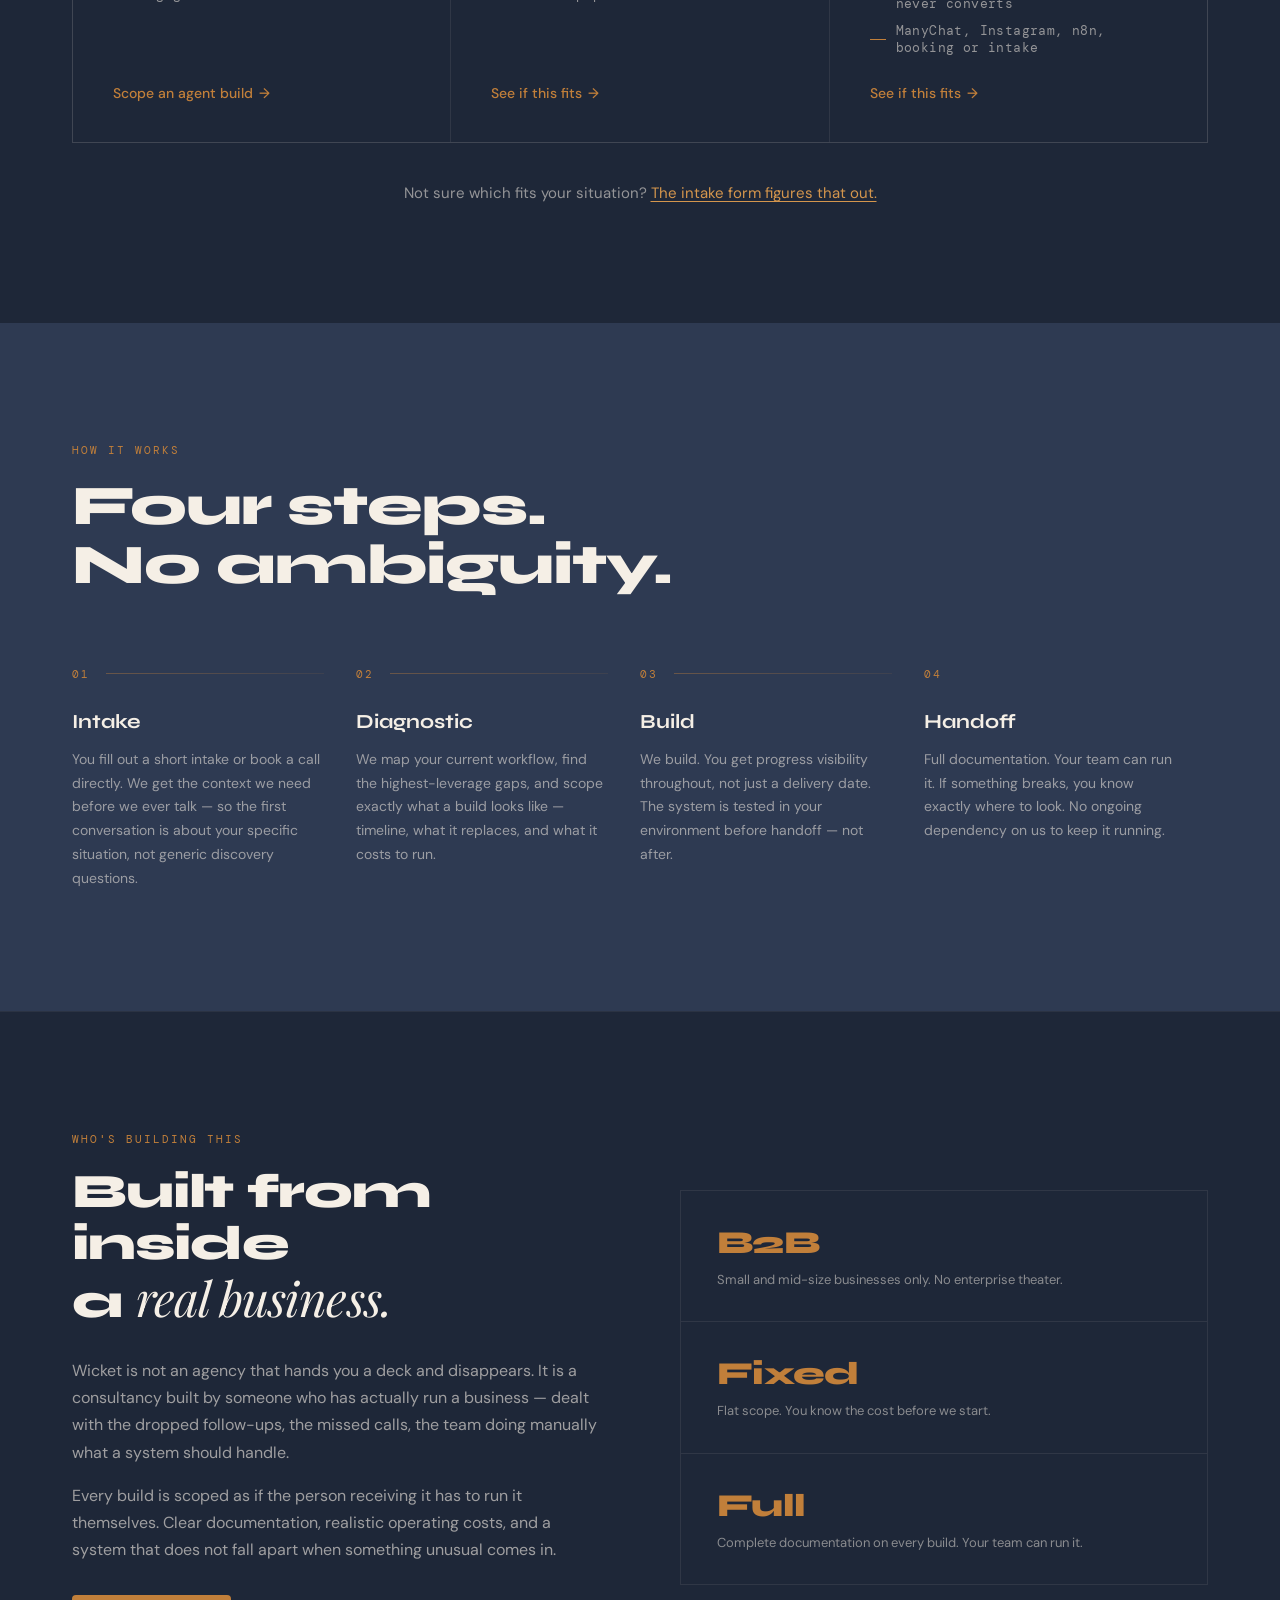
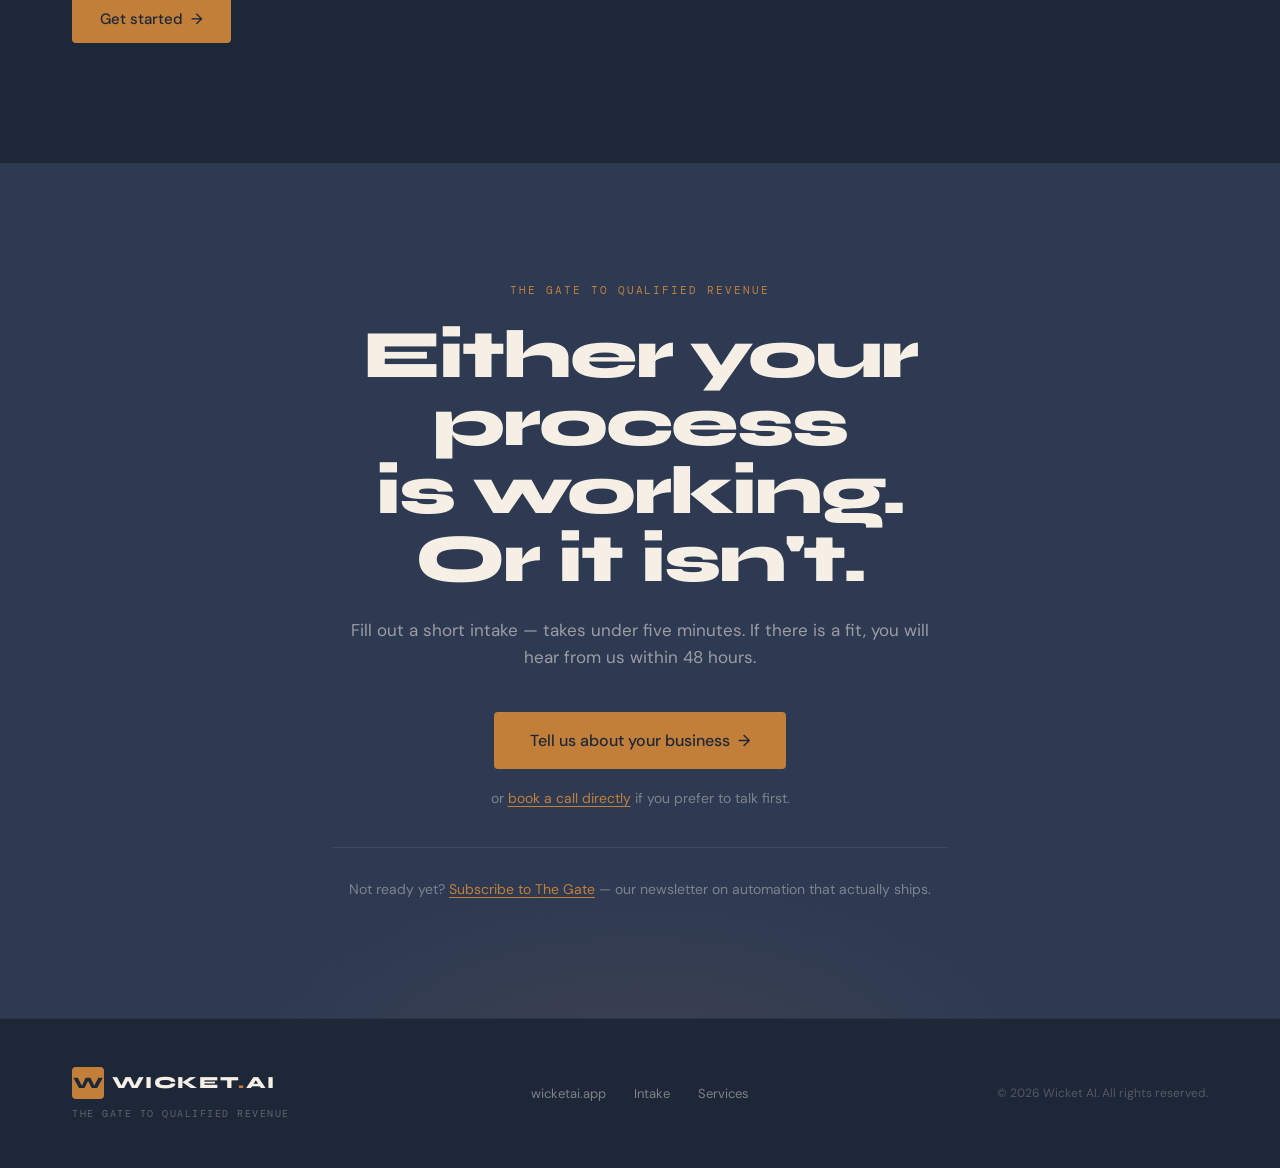
==== commit 96a02422: "Add services helper line, fix page title and copyright year" ====
--- a/index.html
+++ b/index.html
@@ -3,7 +3,7 @@
 <head>
   <meta charset="UTF-8" />
   <meta name="viewport" content="width=device-width, initial-scale=1.0" />
-  <title>Wicket AI — The Gate to Qualified Revenue</title>
+  <title>Wicket AI — Business Automation &amp; AI Systems</title>
   <meta name="description" content="Business automation and AI systems built for owners who are done doing manually what a machine should handle. Qualify. Route. Follow up. Report." />
   <link rel="preconnect" href="https://fonts.googleapis.com" />
   <link rel="preconnect" href="https://fonts.gstatic.com" crossorigin />
@@ -182,6 +182,11 @@
         </div>
 
       </div>
+
+      <p class="services-helper" data-reveal>
+        Not sure which fits your situation? <a href="#" class="js-open-form">The intake form figures that out.</a>
+      </p>
+
     </div>
   </section>
 
@@ -274,7 +279,7 @@
       <span class="mono-tag cta-tag">THE GATE TO QUALIFIED REVENUE</span>
       <h2 class="cta-headline">
         Either your process<br />
-        is working. Or it isn’t.
+        is working. Or it isn't.
       </h2>
       <p class="cta-sub">
         Fill out a short intake — takes under five minutes. If there is a fit, you will hear from us within 48 hours.
@@ -304,7 +309,7 @@
         <a href="#" class="js-open-form">Intake</a>
         <a href="#services">Services</a>
       </div>
-      <p class="footer-copy">&copy; 2025 Wicket AI. All rights reserved.</p>
+      <p class="footer-copy">&copy; 2026 Wicket AI. All rights reserved.</p>
     </div>
   </footer>
 
@@ -454,4 +459,4 @@
 
   <script src="main.js"></script>
 </body>
-</html>
+</html>
--- a/style.css
+++ b/style.css
@@ -443,6 +443,19 @@
   transition: gap 0.15s;
 }
 .service-link:hover { gap: 10px; }
+
+.services-helper {
+  text-align: center;
+  margin-top: 40px;
+  font-size: 15px;
+  color: rgba(245, 239, 230, 0.55);
+}
+.services-helper a {
+  color: var(--copper-lt);
+  text-decoration: underline;
+  text-underline-offset: 3px;
+}
+.services-helper a:hover { color: var(--offwhite); }
 
 /* =============================================
    PROCESS
@@ -1013,4 +1026,4 @@
 [data-reveal-delay="1"] { transition-delay: 0.1s; }
 [data-reveal-delay="2"] { transition-delay: 0.2s; }
 [data-reveal-delay="3"] { transition-delay: 0.3s; }
-[data-reveal-delay="4"] { transition-delay: 0.4s; }
+[data-reveal-delay="4"] { transition-delay: 0.4s; }
